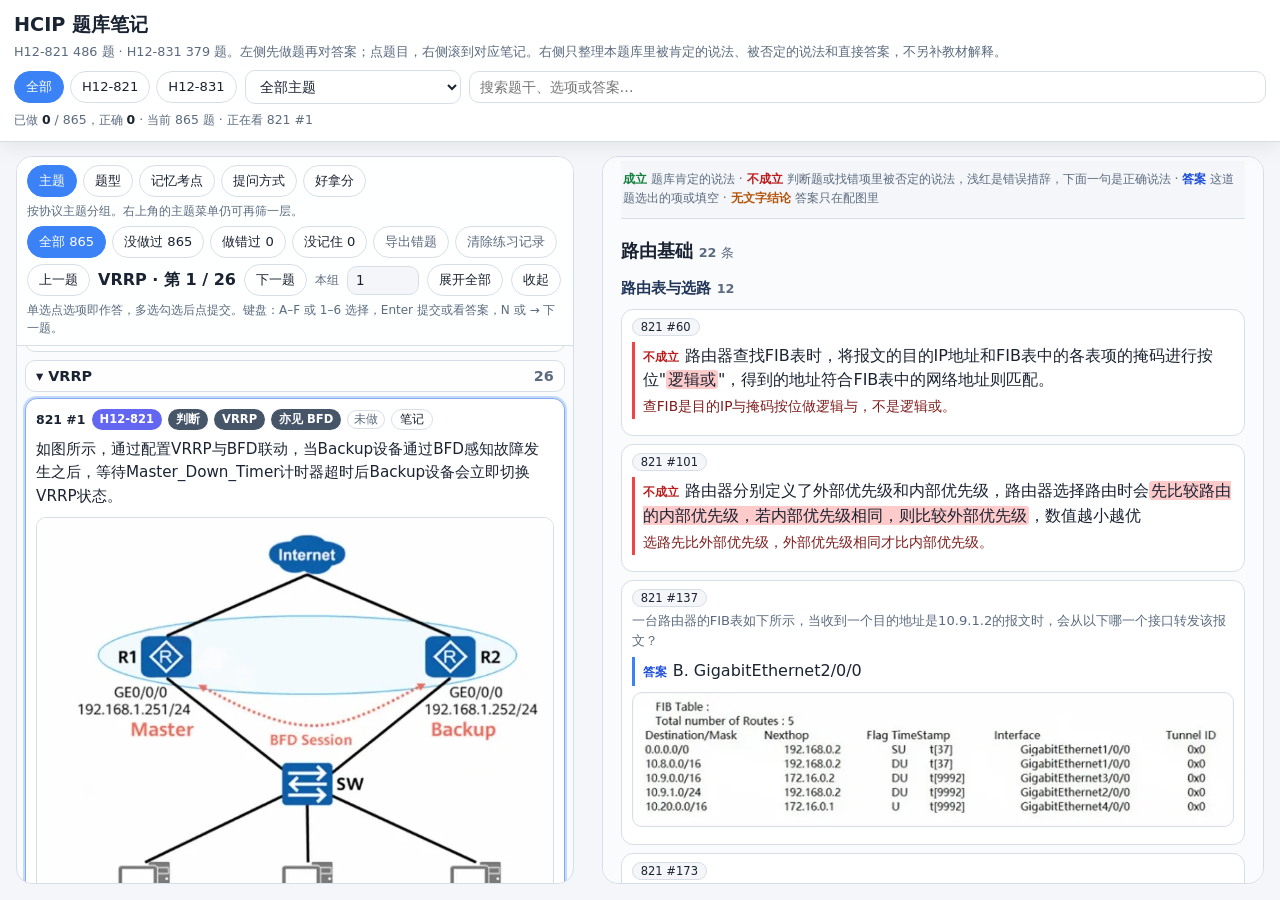
==== index.html @ 01c0181b "Export wrong and unremembered questions as a bare ID list. The copied text is a count line, then 821" ====
<!DOCTYPE html>
<html lang="zh-CN">
<head>
<meta charset="utf-8" />
<meta name="viewport" content="width=device-width, initial-scale=1" />
<meta name="color-scheme" content="dark light" />
<title>HCIP 题库笔记</title>
<style>
:root {
  --bg: #0f1419;
  --bg2: #1a2332;
  --card: #1e2a3a;
  --border: #2d3a4d;
  --text: #e7ecf3;
  --muted: #8b9bb0;
  --accent: #3b82f6;
  --accent2: #22c55e;
  --warn: #f59e0b;
  --bad: #ef4444;
  --badge821: #6366f1;
  --badge831: #06b6d4;
  --shadow: 0 4px 24px rgba(0,0,0,.35);
}
@media (prefers-color-scheme: light) {
  :root {
    --bg: #f4f6f9;
    --bg2: #ffffff;
    --card: #ffffff;
    --border: #d8dee8;
    --text: #1a2332;
    --muted: #5b6b7f;
    --shadow: 0 4px 20px rgba(15,20,25,.08);
  }
}
* { box-sizing: border-box; }
html, body { height: 100%; }
body {
  margin: 0;
  font-family: "Segoe UI", "PingFang SC", "Microsoft YaHei", system-ui, sans-serif;
  background: var(--bg);
  color: var(--text);
  line-height: 1.55;
  display: flex;
  flex-direction: column;
  height: 100vh;
  overflow: hidden;
}
button, input, select { font-family: inherit; color: inherit; }
header {
  flex: none;
  background: color-mix(in srgb, var(--bg2) 92%, transparent);
  border-bottom: 1px solid var(--border);
  padding: 10px 14px 12px;
  box-shadow: var(--shadow);
  z-index: 5;
}
h1 { font-size: 1.2rem; margin: 0 0 2px; font-weight: 700; }
.sub { color: var(--muted); font-size: .8rem; margin: 0 0 8px; }
.toolbar { display: flex; flex-wrap: wrap; gap: 8px; align-items: center; }
.tabs { display: flex; gap: 6px; flex-wrap: wrap; }
.tab, .btn, .mtab {
  appearance: none; border: 1px solid var(--border);
  background: var(--card); color: var(--text);
  padding: 6px 11px; border-radius: 999px; cursor: pointer;
  font-size: .82rem;
}
.tab.active, .mtab.active { background: var(--accent); border-color: var(--accent); color: #fff; }
.tab:focus-visible, .btn:focus-visible, .mtab:focus-visible,
input:focus-visible, select:focus-visible, .q-card:focus-visible, .qref:focus-visible,
button.opt:focus-visible, .q-group-h:focus-visible, .q-open:focus-visible {
  outline: 2px solid var(--accent); outline-offset: 2px;
}
#search, #topic {
  padding: 7px 10px; border-radius: 10px;
  border: 1px solid var(--border); background: var(--card); color: var(--text);
  font-size: .88rem;
}
#search { flex: 1 1 180px; min-width: 140px; }
#topic { max-width: 100%; }
.stats { color: var(--muted); font-size: .78rem; margin-top: 6px; font-variant-numeric: tabular-nums; }
.stats b { color: var(--text); font-weight: 750; }
.mobile-tabs { display: none; gap: 6px; margin-top: 8px; }
.panes {
  flex: 1;
  min-height: 0;
  display: grid;
  grid-template-columns: minmax(320px, 0.96fr) minmax(0, 1.14fr);
  column-gap: 28px;
  padding: 14px 16px 16px;
}
.pane { min-height: 0; }
#q-pane, #n-pane {
  border: 1px solid var(--border);
  border-radius: 16px;
  background: color-mix(in srgb, var(--card) 55%, var(--bg));
}
#q-pane {
  display: flex;
  flex-direction: column;
  overflow: hidden;
}
.q-toolbar {
  flex: none;
  padding: 8px 10px 8px;
  border-bottom: 1px solid var(--border);
  background: color-mix(in srgb, var(--bg2) 90%, transparent);
}
.q-toolbar .row {
  display: flex;
  flex-wrap: wrap;
  gap: 6px;
  align-items: center;
  margin-top: 6px;
}
.dim-tabs { display: flex; gap: 6px; flex-wrap: wrap; }
.dim-hint, .key-hint, .quiz-msg {
  color: var(--muted);
  font-size: .75rem;
  margin: 6px 0 0;
  line-height: 1.45;
}
.quiz-msg { color: var(--warn); min-height: 0; }
.quiz-msg:empty { display: none; }
#q-list {
  flex: 1 1 auto;
  min-height: 0;
  overflow: auto;
  padding: 4px 8px 28px;
}
#n-pane { overflow: auto; padding: 4px 18px 32px; }
.meta {
  display: flex;
  flex-wrap: wrap;
  gap: 6px;
  align-items: center;
  margin-bottom: 6px;
}
.badge {
  font-size: .72rem; font-weight: 650; padding: 2px 8px; border-radius: 999px; color: #fff;
}
.badge.b821 { background: var(--badge821); }
.badge.b831 { background: var(--badge831); }
.badge.type, .badge.topic { background: #475569; }
.stem { margin: 0; white-space: pre-wrap; word-break: break-word; font-size: .95rem; }
.opts { list-style: none; padding: 0; margin: 8px 0 0; display: flex; flex-direction: column; gap: 4px; }
button.opt {
  appearance: none;
  display: flex;
  gap: 8px;
  align-items: flex-start;
  width: 100%;
  text-align: left;
  padding: 7px 10px;
  border-radius: 10px;
  background: color-mix(in srgb, var(--bg) 70%, var(--card));
  border: 1px solid var(--border);
  font-size: .9rem;
  line-height: 1.45;
  cursor: pointer;
}
button.opt:hover:not(:disabled) {
  border-color: color-mix(in srgb, var(--accent) 50%, var(--border));
}
button.opt:disabled { cursor: default; opacity: 1; }
button.opt .key { flex: none; font-weight: 700; color: var(--accent); }
button.opt .ot { flex: 1; min-width: 0; white-space: pre-wrap; word-break: break-word; }
button.opt.picked {
  border-color: var(--accent);
  box-shadow: inset 0 0 0 1px var(--accent);
}
button.opt.yes {
  background: color-mix(in srgb, #22c55e 22%, var(--card));
  border-color: color-mix(in srgb, #22c55e 55%, var(--border));
}
button.opt.no {
  background: color-mix(in srgb, #ef4444 20%, var(--card));
  border-color: color-mix(in srgb, #ef4444 50%, var(--border));
}
button.opt.missed { border-style: dashed; }
.verdict { flex: none; font-size: .75rem; font-weight: 750; }
.verdict.ok { color: #4ade80; }
.verdict.bad { color: #f87171; }
.verdict.pick { color: var(--muted); font-weight: 650; }
.figs { display: flex; flex-direction: column; gap: 8px; margin: 8px 0; }
.figs img, .note-figs img {
  max-width: 100%; height: auto; border-radius: 10px;
  border: 1px solid var(--border); background: #0001;
}
.ans-box {
  margin-top: 8px; padding: 8px 10px; border-radius: 10px;
  background: color-mix(in srgb, #22c55e 12%, transparent);
  border: 1px solid color-mix(in srgb, #22c55e 35%, var(--border));
}
.ans-label { color: var(--muted); font-size: .75rem; }
.ans-text { font-weight: 650; white-space: pre-wrap; word-break: break-word; }
.judge-line { font-weight: 750; font-size: .85rem; margin-top: 8px; }
.judge-line.ok { color: #4ade80; }
.judge-line.bad { color: #f87171; }
.q-actions, .rate {
  display: flex;
  flex-wrap: wrap;
  gap: 6px;
  align-items: center;
  margin-top: 8px;
}
.btn.on-ok { background: var(--accent2); border-color: var(--accent2); color: #fff; }
.btn.on-bad { background: var(--bad); border-color: var(--bad); color: #fff; }
.btn.on-remember { background: var(--accent2); border-color: var(--accent2); color: #fff; }
.btn.on-forgot { background: var(--warn); border-color: var(--warn); color: #1a2332; }
.btn.tiny { padding: 2px 8px; font-size: .72rem; }
.btn.quiet { color: var(--muted); }
.export-modal {
  position: fixed;
  inset: 0;
  z-index: 30;
  padding: 16px;
  background: color-mix(in srgb, #000 48%, transparent);
  align-items: center;
  justify-content: center;
}
.export-modal:not([hidden]) { display: flex; }
.export-card {
  width: min(720px, 100%);
  max-height: min(86vh, 840px);
  display: flex;
  flex-direction: column;
  overflow: hidden;
  background: var(--bg2);
  color: var(--text);
  border: 1px solid var(--border);
  border-radius: 16px;
  box-shadow: var(--shadow);
  padding: 12px 12px 14px;
}
.export-head { display: flex; gap: 8px; align-items: center; flex-wrap: wrap; }
.export-head h2 { margin: 0; font-size: 1rem; flex: 1 1 auto; }
#export-text {
  margin-top: 10px;
  flex: 1 1 auto;
  min-height: 200px;
  width: 100%;
  resize: none;
  overflow: auto;
  border-radius: 10px;
  border: 1px solid var(--border);
  background: var(--bg);
  color: var(--text);
  padding: 10px 12px;
  font: 0.88rem/1.55 "Segoe UI", "PingFang SC", "Microsoft YaHei", sans-serif;
  white-space: pre-wrap;
  word-break: break-word;
}
.pager {
  display: flex;
  flex-wrap: wrap;
  gap: 8px;
  align-items: center;
  margin-top: 6px;
}
.pager .progress { font-variant-numeric: tabular-nums; font-weight: 650; min-width: 7em; }
.jump {
  width: 72px; padding: 6px 8px; border-radius: 10px;
  border: 1px solid var(--border); background: var(--bg); color: var(--text);
}
.btn:disabled { opacity: .45; cursor: not-allowed; }
.hint { color: var(--muted); font-size: .75rem; }
.q-card {
  border: 1px solid var(--border);
  background: var(--card);
  border-radius: 12px;
  padding: 8px 10px 10px;
  margin: 6px 0;
  content-visibility: auto;
  contain-intrinsic-size: auto 168px;
}
.q-card.active {
  content-visibility: visible;
  border-color: color-mix(in srgb, var(--accent) 55%, var(--border));
  box-shadow: 0 0 0 2px color-mix(in srgb, var(--accent) 28%, transparent);
}
.q-card.st-ok { box-shadow: inset 3px 0 0 #22c55e; }
.q-card.st-bad { box-shadow: inset 3px 0 0 #ef4444; }
.q-card.st-seen { box-shadow: inset 3px 0 0 var(--warn); }
.q-card.active.st-ok { box-shadow: inset 3px 0 0 #22c55e, 0 0 0 2px color-mix(in srgb, var(--accent) 28%, transparent); }
.q-card.active.st-bad { box-shadow: inset 3px 0 0 #ef4444, 0 0 0 2px color-mix(in srgb, var(--accent) 28%, transparent); }
.q-card.active.st-seen { box-shadow: inset 3px 0 0 var(--warn), 0 0 0 2px color-mix(in srgb, var(--accent) 28%, transparent); }
.q-open {
  appearance: none; border: 0; background: transparent; padding: 0;
  cursor: pointer; color: inherit; font: inherit;
}
.q-open:hover .q-no { color: var(--accent); }
.q-no { font-variant-numeric: tabular-nums; font-weight: 700; font-size: .78rem; }
.status {
  font-size: .72rem;
  color: var(--muted);
  border: 1px solid var(--border);
  border-radius: 999px;
  padding: 0 6px;
}
.status.ok { color: #4ade80; border-color: color-mix(in srgb, #22c55e 55%, var(--border)); }
.status.bad { color: #f87171; border-color: color-mix(in srgb, #ef4444 55%, var(--border)); }
.status.seen { color: var(--warn); border-color: color-mix(in srgb, var(--warn) 55%, var(--border)); }
.q-group-h {
  display: flex;
  width: 100%;
  justify-content: space-between;
  align-items: center;
  gap: 8px;
  position: sticky;
  top: 0;
  z-index: 2;
  background: color-mix(in srgb, var(--bg2) 94%, var(--bg));
  border: 1px solid var(--border);
  border-radius: 10px;
  padding: 7px 10px;
  margin: 8px 0 4px;
  cursor: pointer;
  font-weight: 750;
  text-align: left;
  font-size: .9rem;
}
.q-group-h .g-main { min-width: 0; }
.q-group-h .g-count {
  color: var(--muted);
  font-weight: 650;
  font-variant-numeric: tabular-nums;
  flex: none;
}
.legend {
  position: sticky; top: 0; z-index: 2;
  background: color-mix(in srgb, var(--bg) 92%, transparent);
  backdrop-filter: blur(8px);
  padding: 8px 2px 10px;
  color: var(--muted); font-size: .78rem;
  border-bottom: 1px solid var(--border);
}
.legend b { font-weight: 750; }
.legend .yes { color: #4ade80; }
.legend .no { color: #f87171; }
.legend .answer { color: #93c5fd; }
.legend .gap { color: #fbbf24; }
@media (prefers-color-scheme: light) {
  .legend .yes { color: #15803d; }
  .legend .no { color: #b91c1c; }
  .legend .answer { color: #1d4ed8; }
  .legend .gap { color: #b45309; }
}
.topic-block { margin: 18px 0 8px; }
.topic-block h2 { font-size: 1.15rem; margin: 0 0 4px; }
.topic-block h2 span, .sec-block h3 span { color: var(--muted); font-weight: 550; font-size: .8rem; margin-left: 6px; }
.sec-block { margin: 12px 0; }
.sec-block h3 { font-size: .95rem; margin: 0 0 8px; color: color-mix(in srgb, var(--text) 80%, var(--accent)); }
.note {
  border: 1px solid var(--border);
  background: var(--card);
  border-radius: 12px;
  padding: 8px 10px 10px;
  margin: 8px 0;
  cursor: pointer;
}
.note.hit {
  border-color: var(--accent);
  box-shadow: 0 0 0 2px color-mix(in srgb, var(--accent) 40%, transparent);
}
.refs { display: flex; flex-wrap: wrap; gap: 4px; margin-bottom: 4px; }
.qref {
  appearance: none; border: 1px solid var(--border); background: var(--bg);
  border-radius: 999px; padding: 1px 8px; cursor: pointer; font-size: .72rem;
  font-variant-numeric: tabular-nums;
}
.qref.here { background: var(--accent); border-color: var(--accent); color: #fff; }
.lead {
  margin: 0 0 6px; color: var(--muted); font-size: .82rem;
  display: -webkit-box; -webkit-line-clamp: 3; -webkit-box-orient: vertical;
  overflow: hidden; cursor: pointer; white-space: pre-wrap; word-break: break-word;
}
.lead.open, .note.hit .lead { display: block; -webkit-line-clamp: unset; }
.line { margin: 6px 0; padding: 2px 0 2px 8px; border-left: 3px solid var(--border); white-space: pre-wrap; word-break: break-word; }
.line.yes { border-color: #22c55e; }
.line.no { border-color: #ef4444; }
.line.answer { border-color: #3b82f6; }
.line.gap { border-color: #f59e0b; }
.line .tag { font-size: .72rem; font-weight: 750; margin-right: 6px; }
.line.yes .tag { color: #4ade80; }
.line.no .tag { color: #f87171; }
.line.answer .tag { color: #93c5fd; }
.line.gap .tag { color: #fbbf24; }
mark.bad-bit {
  background: color-mix(in srgb, #f87171 34%, transparent);
  color: inherit;
  padding: 0 2px;
  border-radius: 3px;
}
.line .fix {
  margin: 4px 0 0;
  font-size: .86rem;
  line-height: 1.45;
  color: color-mix(in srgb, var(--text) 86%, #f87171);
}
@media (prefers-color-scheme: light) {
  mark.bad-bit { background: #fecaca; }
  .line .fix { color: #7f1d1d; }
  .line.yes .tag { color: #15803d; }
  .line.no .tag { color: #b91c1c; }
  .line.answer .tag { color: #1d4ed8; }
  .line.gap .tag { color: #b45309; }
  button.opt.yes { background: color-mix(in srgb, #86efac 45%, #fff); }
  button.opt.no { background: color-mix(in srgb, #fecaca 55%, #fff); }
  .verdict.ok, .judge-line.ok, .status.ok { color: #15803d; }
  .verdict.bad, .judge-line.bad, .status.bad { color: #b91c1c; }
  .status.seen { color: #b45309; }
}
.empty { color: var(--muted); text-align: center; padding: 28px 10px; }
footer.note-end { color: var(--muted); font-size: .75rem; text-align: center; margin-top: 18px; }
@media (max-width: 900px) {
  body { height: auto; overflow: auto; }
  .mobile-tabs { display: flex; }
  .panes { display: block; column-gap: 0; padding: 0; }
  #q-pane, #n-pane { border: 0; border-radius: 0; }
  #q-pane { overflow: visible; height: auto; }
  #q-list { overflow: visible; max-height: none; flex: none; }
  #n-pane { overflow: visible; }
  body.mode-q #n-pane { display: none; }
  body.mode-n #q-pane { display: none; }
  .q-group-h { top: 0; }
}
</style>
</head>
<body class="mode-q">
<header>
  <h1>HCIP 题库笔记</h1>
  <p class="sub">H12-821 486 题 · H12-831 379 题。左侧先做题再对答案；点题目，右侧滚到对应笔记。右侧只整理本题库里被肯定的说法、被否定的说法和直接答案，不另补教材解释。</p>
  <div class="toolbar">
    <div class="tabs" role="tablist" id="banks" aria-label="题库">
      <button type="button" class="tab active" data-bank="all">全部</button>
      <button type="button" class="tab" data-bank="H12-821">H12-821</button>
      <button type="button" class="tab" data-bank="H12-831">H12-831</button>
    </div>
    <select id="topic" aria-label="按主题筛选"></select>
    <input id="search" type="search" placeholder="搜索题干、选项或答案…" autocomplete="off" />
  </div>
  <div class="stats" id="count" aria-live="polite"></div>
  <div class="mobile-tabs" role="tablist">
    <button type="button" class="mtab active" data-mode="q">题目</button>
    <button type="button" class="mtab" data-mode="n">笔记</button>
  </div>
</header>
<div class="panes">
  <section class="pane" id="q-pane" aria-label="题目">
    <div class="q-toolbar">
      <div class="dim-tabs" id="dims" role="tablist" aria-label="分组维度">
        <button type="button" class="tab active" data-dim="topic" role="tab">主题</button>
        <button type="button" class="tab" data-dim="qtype" role="tab">题型</button>
        <button type="button" class="tab" data-dim="memory" role="tab" title="记忆型基础考点">记忆考点</button>
        <button type="button" class="tab" data-dim="style" role="tab">提问方式</button>
        <button type="button" class="tab" data-dim="ease" role="tab" title="好拿分程度">好拿分</button>
      </div>
      <p class="dim-hint" id="dim-hint"></p>
      <div class="row">
        <div class="tabs" id="practice" role="tablist" aria-label="练习筛选">
          <button type="button" class="tab active" data-practice="all">全部</button>
          <button type="button" class="tab" data-practice="new">没做过</button>
          <button type="button" class="tab" data-practice="wrong">做错过</button>
          <button type="button" class="tab" data-practice="forgot">没记住</button>
        </div>
        <button type="button" class="btn quiet" id="export-quiz">导出错题</button>
        <button type="button" class="btn quiet" id="reset-quiz">清除练习记录</button>
      </div>
      <div class="pager">
        <button type="button" class="btn" id="prev">上一题</button>
        <div class="progress" id="pos">第 0 / 0 题</div>
        <button type="button" class="btn" id="next">下一题</button>
        <label class="hint" for="jump">本组</label>
        <input class="jump" id="jump" type="number" min="1" inputmode="numeric" />
        <button type="button" class="btn" id="expand-all">展开全部</button>
        <button type="button" class="btn" id="collapse-all">收起</button>
      </div>
      <p class="key-hint">单选点选项即作答，多选勾选后点提交。键盘：A–F 或 1–6 选择，Enter 提交或看答案，N 或 → 下一题。</p>
      <p class="quiz-msg" id="quiz-msg" role="status"></p>
    </div>
    <div id="q-list"></div>
  </section>
  <section class="pane" id="n-pane" aria-label="笔记"></section>
</div>
<div id="export-modal" class="export-modal" hidden>
  <div class="export-card" role="dialog" aria-modal="true" aria-labelledby="export-title">
    <div class="export-head">
      <h2 id="export-title">错题导出</h2>
      <button type="button" class="btn" id="export-copy">复制</button>
      <button type="button" class="btn" id="export-close">关闭</button>
    </div>
    <textarea id="export-text" readonly aria-label="错题纯文本"></textarea>
  </div>
</div>
<script src="notes-data.js"></script>
<script>
(function () {
  var DATA = window.STUDY_DATA;
  var listEl = document.getElementById("q-list");
  var notesEl = document.getElementById("n-pane");
  var countEl = document.getElementById("count");
  var hintEl = document.getElementById("dim-hint");
  var quizMsg = document.getElementById("quiz-msg");
  var posEl = document.getElementById("pos");
  var prevBtn = document.getElementById("prev");
  var nextBtn = document.getElementById("next");
  var jumpEl = document.getElementById("jump");
  if (!DATA || !DATA.questions) {
    listEl.textContent = "题库数据没有加载。";
    return;
  }

  var QUIZ_KEY = "hcip-quiz-v1";
  var UI_KEY = "hcip-notes-ui";
  var SHORT_STEM = 60;
  var LONG_STEM = 120;
  var TYPE_SHORT = { "单选题": "单选", "多选题": "多选", "填空题": "填空", "简答题": "简答", "判断题": "判断" };
  var LINE_TAG = { yes: "成立", no: "不成立", answer: "答案", gap: "无文字结论" };
  var DIMS = ["topic", "qtype", "memory", "style", "ease"];
  var PRACTICES = ["all", "new", "wrong", "forgot"];
  var TYPE_ORDER = ["tf", "single", "multi", "blank", "short"];
  var STYLE_ORDER = ["judge", "wrong", "calc", "concept"];
  var EASE_ORDER = ["gift", "mid", "hard"];
  var EASE_HINT = "送分题：题干不超过 " + SHORT_STEM + " 字，并且是判断题或单一数值答案，而且没有配图。需要理解：多选题、带配图，或题干不少于 " + LONG_STEM + " 字。其余为一般。";
  var DIM_HINT = {
    topic: "按协议主题分组。右上角的主题菜单仍可再筛一层。",
    qtype: "判断题是选项恰好为「正确 / 错误」的单选题，单独成组，不并进单选题。",
    memory: "记忆型基础考点：题干命中参数触发词才归入对应桶（端口号、定时器、报文过期时间、开销值、参考值、优先级、超时/秒、缺省值等）。多个同时命中时取更具体的一项；数量、长度、最大、最小还需题干在问具体数值。未命中的归入「其他题目」，并固定排在最后。其余桶按题量从多到少。",
    style: "正误判断型：选项为正确/错误。找错项型：题干含「错误的是」「不正确的是」「错误的有」或「描述错误」。数值计算型：在问具体数值，或选项基本是数字，或填空答案是数字。其余为概念理解型。每题只进一个桶。",
    ease: EASE_HINT
  };
  /* 记忆型触发词，先匹配到的优先。strong 只要题干出现就算；否则还要在问数值。 */
  var MEMORY_RULES = [
    { id: "port", label: "端口号", re: /端口号|目的端口|源端口/, strong: true },
    { id: "timer", label: "定时器", re: /定时器|计时器/, strong: true },
    { id: "expire", label: "报文过期时间", re: /过期时间|老化时间|报文老化|LSAge|MaxAge/i, strong: true },
    { id: "ref", label: "参考值", re: /参考值|参考带宽/, strong: true },
    { id: "cost", label: "开销值", re: /开销|\bcost\b/i, strong: true },
    { id: "prio", label: "优先级", re: /优先级/, strong: true },
    { id: "time", label: "超时/秒", re: /超时|秒|毫秒|Deadtime|Holdtime/i, strong: true },
    { id: "len", label: "长度/位数", re: /长度|位数|多少位|比特|字节/, strong: false },
    { id: "count", label: "数量/条数", re: /数量|条数|多少个|多少条/, strong: false },
    { id: "max", label: "最大值", re: /最大/, strong: false },
    { id: "min", label: "最小值", re: /最小/, strong: false },
    { id: "def", label: "缺省值", re: /缺省|默认/, strong: true }
  ];

  DATA.questions.forEach(function (q) {
    q.options = q.options || [];
    q.answerKeys = q.answerKeys || [];
    q.images = q.images || [];
    q.answerImages = q.answerImages || [];
    q.tags = q.tags || [];
    q.stem = q.stem || "";
  });

  var topicTitle = Object.fromEntries(DATA.topics.map(function (t) { return [t.id, t.title]; }));
  var byId = new Map(DATA.questions.map(function (q) { return [q.id, q]; }));
  var topicSel = document.getElementById("topic");
  var searchEl = document.getElementById("search");

  var bank = "all";
  var topic = "all";
  var query = "";
  var dim = "topic";
  var practice = "all";
  var selected = DATA.questions[0].id;
  var view = DATA.questions.slice();
  var openGroups = new Set();
  var draft = new Map();
  var quiz = loadQuiz();
  var flashTimer = 0;

  function esc(s) {
    return String(s == null ? "" : s).replace(/[&<>"']/g, function (c) {
      return { "&": "&amp;", "<": "&lt;", ">": "&gt;", '"': "&quot;", "'": "&#39;" }[c];
    });
  }
  function isTf(q) {
    if (!q.options || q.options.length !== 2) return false;
    return q.options.every(function (o) {
      return o.t === "正确" || o.t === "错误" || o.t === "对" || o.t === "错";
    });
  }
  function isPlainNumber(t) {
    var x = String(t || "").trim();
    if (!x || x.length > 16) return false;
    if (/^\d{1,3}(\.\d{1,3}){3}/.test(x)) return false;
    return /^[\d]+(\.\d+)?(\s*(秒|毫秒|ms|s|mbit\/s|跳|条|个|位|字节|分钟|倍))?$/i.test(x);
  }
  function isSingleNumericAnswer(q) {
    if (isTf(q) || q.type === "多选题") return false;
    if (q.answerKeys.length === 1 && q.options.length) {
      var opt = q.options.find(function (o) { return o.k === q.answerKeys[0]; });
      if (opt && isPlainNumber(opt.t)) return true;
    }
    if (!q.options.length && /^\s*\d+(\.\d+)?\s*$/.test(q.answerText || "")) return true;
    return false;
  }
  function asksValue(q) {
    if (/多少|哪一数值|哪一时长|是多少|为多少|均为\s*\d+|为\s*\d+|是\s*\d+/.test(q.stem)) return true;
    var plain = q.options.filter(function (o) { return isPlainNumber(o.t); }).length;
    if (q.options.length >= 3 && plain >= Math.ceil(q.options.length * 0.75)) return true;
    if (!q.options.length && /^\s*\d+(\.\d+)?(\s*\|\s*\d+(\.\d+)?)*\s*$/.test(q.answerText || "")) return true;
    return false;
  }
  function typeBucket(q) {
    if (isTf(q)) return { id: "tf", label: "判断题" };
    if (q.type === "单选题") return { id: "single", label: "单选题" };
    if (q.type === "多选题") return { id: "multi", label: "多选题" };
    if (q.type === "填空题") return { id: "blank", label: "填空题" };
    if (q.type === "简答题") return { id: "short", label: "简答题" };
    return { id: "type-" + (q.type || "other"), label: q.type || "其他题型" };
  }
  function memoryBucket(q) {
    for (var i = 0; i < MEMORY_RULES.length; i++) {
      var rule = MEMORY_RULES[i];
      if (!rule.re.test(q.stem)) continue;
      if (rule.strong || asksValue(q)) return { id: rule.id, label: rule.label };
    }
    return { id: "mem-other", label: "其他题目" };
  }
  function styleBucket(q) {
    if (isTf(q)) return { id: "judge", label: "正误判断型" };
    if (/错误的是|不正确的是|错误的有|不正确的有|描述错误|错误是哪/.test(q.stem)) {
      return { id: "wrong", label: "找错项型" };
    }
    var asks = /多少秒|多少毫秒|多少个|多少条|多少位|哪一数值|哪一时长|是多少|为多少|等于多少|开销值为|开销值是|计算结果|计算方式/.test(q.stem);
    var calcWord = /计算/.test(q.stem) && !/计算机/.test(q.stem) && /如图|开销|结果|等于|数值|\bcost\b/i.test(q.stem);
    var plain = q.options.filter(function (o) { return isPlainNumber(o.t); }).length;
    var numericOpts = q.options.length >= 3 && plain >= Math.ceil(q.options.length * 0.75);
    var fillNum = !q.options.length && /^\s*\d+(\.\d+)?(\s*\|\s*\d+(\.\d+)?)*\s*$/.test(q.answerText || "");
    if (asks || calcWord || numericOpts || fillNum) return { id: "calc", label: "数值计算型" };
    return { id: "concept", label: "概念理解型" };
  }
  function easeBucket(q) {
    var hasImage = q.images.length > 0 || q.answerImages.length > 0;
    if (q.type === "多选题" || hasImage || q.stem.length >= LONG_STEM) return { id: "hard", label: "需要理解" };
    if (q.stem.length <= SHORT_STEM && !hasImage && (isTf(q) || isSingleNumericAnswer(q))) {
      return { id: "gift", label: "送分题" };
    }
    return { id: "mid", label: "一般" };
  }
  function bucketOf(q) {
    if (dim === "topic") return { id: q.topic || "other", label: topicTitle[q.topic] || q.topic || "其他" };
    if (dim === "qtype") return typeBucket(q);
    if (dim === "memory") return memoryBucket(q);
    if (dim === "style") return styleBucket(q);
    return easeBucket(q);
  }
  function orderIndex(order, id) {
    var i = order.indexOf(id);
    return i < 0 ? 1000 : i;
  }
  function emptyQuiz() {
    return { v: 1, items: {} };
  }
  function sanitizeItem(it) {
    if (!it || typeof it !== "object" || Array.isArray(it)) return null;
    return {
      answered: !!it.answered,
      correct: it.correct === true ? true : it.correct === false ? false : null,
      picks: Array.isArray(it.picks) ? it.picks.filter(function (k) { return typeof k === "string"; }) : [],
      selfRating: it.selfRating === "remember" || it.selfRating === "forgot" ? it.selfRating : null,
      lastSeen: typeof it.lastSeen === "number" ? it.lastSeen : 0
    };
  }
  function loadQuiz() {
    var raw;
    try { raw = localStorage.getItem(QUIZ_KEY); } catch (e) { return emptyQuiz(); }
    if (!raw) return emptyQuiz();
    var data;
    try { data = JSON.parse(raw); } catch (e) { return emptyQuiz(); }
    if (!data || typeof data !== "object" || Array.isArray(data)) return emptyQuiz();
    if (data.v !== 1 || !data.items || typeof data.items !== "object" || Array.isArray(data.items)) return emptyQuiz();
    var items = {};
    Object.keys(data.items).forEach(function (id) {
      var clean = sanitizeItem(data.items[id]);
      if (clean) items[id] = clean;
    });
    return { v: 1, items: items };
  }
  function saveQuiz() {
    try { localStorage.setItem(QUIZ_KEY, JSON.stringify(quiz)); } catch (e) {}
  }
  function recOf(id) {
    if (!quiz.items[id]) {
      quiz.items[id] = { answered: false, correct: null, picks: [], selfRating: null, lastSeen: 0 };
    }
    return quiz.items[id];
  }
  function isLocked(q) {
    var r = quiz.items[q.id];
    return !!(q.options.length && r && r.answered);
  }
  function inScope(q) {
    if (bank !== "all" && q.bank !== bank) return false;
    if (topic !== "all" && q.topic !== topic) return false;
    if (!query) return true;
    var blob = (q.stem + " " + q.options.map(function (o) { return o.k + " " + o.t; }).join(" ") + " " + (q.answerText || "")).toLowerCase();
    return blob.indexOf(query) >= 0;
  }
  function practiceMatch(q) {
    var r = quiz.items[q.id];
    if (practice === "new") return !(r && r.answered);
    if (practice === "wrong") return !!(r && r.answered && r.correct === false);
    if (practice === "forgot") return !!(r && r.selfRating === "forgot");
    return true;
  }
  function applyView() {
    view = DATA.questions.filter(function (q) { return inScope(q) && practiceMatch(q); });
  }
  function buildGroups() {
    var map = new Map();
    view.forEach(function (q) {
      var b = bucketOf(q);
      if (!map.has(b.id)) map.set(b.id, { id: b.id, label: b.label, items: [] });
      map.get(b.id).items.push(q);
    });
    var groups = Array.from(map.values());
    groups.sort(function (a, b) {
      if (dim === "memory") {
        if (a.id === "mem-other") return 1;
        if (b.id === "mem-other") return -1;
        if (b.items.length !== a.items.length) return b.items.length - a.items.length;
        return a.label.localeCompare(b.label, "zh");
      }
      var order = dim === "topic"
        ? DATA.topics.map(function (t) { return t.id; })
        : dim === "qtype" ? TYPE_ORDER : dim === "style" ? STYLE_ORDER : EASE_ORDER;
      var d = orderIndex(order, a.id) - orderIndex(order, b.id);
      if (d) return d;
      return a.label.localeCompare(b.label, "zh");
    });
    return groups;
  }
  function flatItems() {
    var out = [];
    buildGroups().forEach(function (g) { g.items.forEach(function (q) { out.push(q); }); });
    return out;
  }
  function locateSelected() {
    var groups = buildGroups();
    for (var i = 0; i < groups.length; i++) {
      var j = groups[i].items.findIndex(function (item) { return item.id === selected; });
      if (j >= 0) return { group: groups[i], index: j };
    }
    return { group: null, index: -1 };
  }
  function autoOpen() {
    openGroups = new Set();
    var groups = buildGroups();
    if (!groups.length) return;
    if (view.length <= 80) {
      groups.forEach(function (g) { openGroups.add(g.id); });
      return;
    }
    var q = byId.get(selected);
    if (q && view.some(function (item) { return item.id === q.id; })) {
      openGroups.add(bucketOf(q).id);
      return;
    }
    openGroups.add(groups[0].id);
  }
  function bankCode(q) { return q.bank === "H12-831" ? "831" : "821"; }
  function label(q) { return bankCode(q) + " #" + q.n; }
  function typeName(q) {
    if (isTf(q)) return "判断";
    return TYPE_SHORT[q.type] || q.type || "题目";
  }
  function exportWanted(r) {
    if (!r) return false;
    return (r.answered && r.correct === false) || r.selfRating === "forgot";
  }
  function buildExportText() {
    var list = [];
    DATA.questions.forEach(function (q) {
      if (exportWanted(quiz.items[q.id])) list.push(q);
    });
    if (!list.length) return "";
    list.sort(function (a, b) {
      var bankOrder = (bankCode(a) === "831" ? 1 : 0) - (bankCode(b) === "831" ? 1 : 0);
      if (bankOrder) return bankOrder;
      return a.n - b.n;
    });
    var lines = ["错题 " + list.length + " 题"];
    list.forEach(function (q) { lines.push(label(q)); });
    return lines.join("\n") + "\n";
  }
  function closeExport() {
    var modal = document.getElementById("export-modal");
    modal.hidden = true;
    var copyBtn = document.getElementById("export-copy");
    copyBtn.textContent = "复制";
  }
  function openExport() {
    var text = buildExportText();
    var msg = document.getElementById("quiz-msg");
    if (!text) {
      closeExport();
      flash("还没有答错或没记住的题目。");
      return;
    }
    if (msg) msg.textContent = "";
    var box = document.getElementById("export-text");
    var modal = document.getElementById("export-modal");
    box.value = text;
    document.getElementById("export-copy").textContent = "复制";
    modal.hidden = false;
    box.focus();
    box.select();
  }
  function copyExport() {
    var box = document.getElementById("export-text");
    var copyBtn = document.getElementById("export-copy");
    var text = box.value;
    function finish(ok) {
      copyBtn.textContent = ok ? "已复制" : "请手动全选复制";
      if (!ok) {
        box.focus();
        box.select();
      }
    }
    function fallback() {
      box.focus();
      box.select();
      var ok = false;
      try { ok = document.execCommand("copy"); } catch (e) { ok = false; }
      finish(!!ok);
    }
    if (navigator.clipboard && navigator.clipboard.writeText) {
      navigator.clipboard.writeText(text).then(function () { finish(true); }).catch(fallback);
      return;
    }
    fallback();
  }
  function markFalse(text, hi) {
    var t = String(text == null ? "" : text);
    if (!hi || t.indexOf(hi) < 0) return esc(t);
    var out = "";
    var from = 0;
    var at = t.indexOf(hi, from);
    while (at >= 0) {
      out += esc(t.slice(from, at)) + '<mark class="bad-bit">' + esc(hi) + "</mark>";
      from = at + hi.length;
      at = t.indexOf(hi, from);
    }
    return out + esc(t.slice(from));
  }
  function figsHtml(paths, eager) {
    if (!paths || !paths.length) return "";
    return '<div class="figs">' + paths.map(function (src) {
      return '<img src="' + esc(src) + '" alt="题目配图" ' + (eager ? "" : 'loading="lazy" ') + 'referrerpolicy="no-referrer" />';
    }).join("") + "</div>";
  }
  function statusOf(r) {
    if (!r || !r.answered) return { cls: "", text: "未做" };
    var extra = r.selfRating === "forgot" ? " · 没记住" : r.selfRating === "remember" ? " · 记住了" : "";
    if (r.correct === true) return { cls: "ok", text: "正确" + extra };
    if (r.correct === false) return { cls: "bad", text: "错误" + extra };
    return { cls: "seen", text: "已看答案" + extra };
  }
  function cardHtml(q) {
    var r = quiz.items[q.id] || null;
    var revealed = !!(r && r.answered);
    var picks = revealed ? (r.picks || []) : (draft.get(q.id) || []);
    var st = statusOf(r);
    var active = q.id === selected ? " active" : "";
    var html = '<article class="q-card' + active + (st.cls ? " st-" + st.cls : "") + '" data-id="' + esc(q.id) + '" id="qcard-' + esc(q.id) + '">';
    html += '<div class="meta">';
    html += '<button type="button" class="q-open" data-act="open"><span class="q-no">' + esc(label(q)) + "</span></button>";
    html += '<span class="badge ' + (q.bank === "H12-831" ? "b831" : "b821") + '">' + esc(q.bank) + "</span>";
    html += '<span class="badge type">' + esc(typeName(q)) + "</span>";
    html += '<span class="badge topic">' + esc(topicTitle[q.topic] || q.topic || "") + "</span>";
    (q.tags || []).forEach(function (t) {
      if (t !== q.topic) html += '<span class="badge type">亦见 ' + esc(topicTitle[t] || t) + "</span>";
    });
    html += '<span class="status ' + esc(st.cls) + '">' + esc(st.text) + "</span>";
    html += '<button type="button" class="btn tiny" data-act="note">笔记</button>';
    html += "</div>";
    html += '<p class="stem">' + esc(q.stem) + "</p>";
    html += figsHtml(q.images, q.id === selected);
    if (q.options.length) {
      var multi = q.type === "多选题";
      html += '<div class="opts">';
      q.options.forEach(function (o) {
        var chosen = picks.indexOf(o.k) >= 0;
        var correct = q.answerKeys.indexOf(o.k) >= 0;
        var cls = "opt";
        var verdict = "";
        var vcls = "";
        if (!revealed && chosen) {
          cls += " picked";
          verdict = "已选";
          vcls = "pick";
        } else if (revealed && chosen && correct) {
          cls += " yes";
          verdict = "对";
          vcls = "ok";
        } else if (revealed && chosen && !correct) {
          cls += " no";
          verdict = "错";
          vcls = "bad";
        } else if (revealed && correct) {
          cls += " yes missed";
          verdict = "正确";
          vcls = "ok";
        }
        html += '<button type="button" class="' + cls + '" data-act="opt" data-key="' + esc(o.k) + '"' + (revealed ? " disabled" : "") + ">";
        html += '<span class="key">' + esc(o.k) + ".</span>";
        html += '<span class="ot">' + esc(o.t) + "</span>";
        if (verdict) html += '<span class="verdict ' + vcls + '">' + verdict + "</span>";
        html += "</button>";
      });
      html += "</div>";
      if (!revealed) {
        var showSubmit = multi || picks.length > 0;
        if (showSubmit) {
          html += '<div class="q-actions">';
          html += '<button type="button" class="btn" data-act="submit"' + (picks.length ? "" : " disabled") + ">提交</button>";
          if (multi) html += '<span class="hint">多选，可改选，提交后对答案</span>';
          else html += '<span class="hint">按 Enter 提交</span>';
          html += "</div>";
        }
      }
    } else if (!revealed) {
      html += '<div class="q-actions"><button type="button" class="btn" data-act="reveal">看答案</button>';
      html += '<span class="hint">填空和简答先自己写，再对照</span></div>';
    }
    if (revealed) {
      if (q.options.length && (r.correct === true || r.correct === false)) {
        html += '<div class="judge-line ' + (r.correct ? "ok" : "bad") + '">' + (r.correct ? "回答正确" : "回答错误") + "</div>";
      }
      html += '<div class="ans-box"><div class="ans-label">题库答案</div><div class="ans-text">' + esc(q.answerText || "（无文字答案）") + "</div></div>";
      if (q.answerImages.length) {
        html += '<div class="ans-label">答案配图</div>' + figsHtml(q.answerImages, true);
      }
      if (!q.options.length) {
        html += '<div class="rate"><span class="hint">这题做对了吗</span>';
        html += '<button type="button" class="btn' + (r.correct === true ? " on-ok" : "") + '" data-act="grade" data-ok="1">做对了</button>';
        html += '<button type="button" class="btn' + (r.correct === false ? " on-bad" : "") + '" data-act="grade" data-ok="0">做错了</button>';
        html += "</div>";
      }
      html += '<div class="rate"><span class="hint">自我评估</span>';
      html += '<button type="button" class="btn' + (r.selfRating === "remember" ? " on-remember" : "") + '" data-act="rate" data-rate="remember" aria-pressed="' + (r.selfRating === "remember" ? "true" : "false") + '">记住了</button>';
      html += '<button type="button" class="btn' + (r.selfRating === "forgot" ? " on-forgot" : "") + '" data-act="rate" data-rate="forgot" aria-pressed="' + (r.selfRating === "forgot" ? "true" : "false") + '">没记住</button>';
      html += "</div>";
    }
    html += "</article>";
    return html;
  }
  function renderList() {
    var top = listEl.scrollTop;
    if (!view.length) {
      listEl.innerHTML = '<div class="empty">没有匹配的题目</div>';
      listEl.dataset.total = "0";
      return;
    }
    var groups = buildGroups();
    var html = groups.map(function (g) {
      var open = openGroups.has(g.id);
      var body = open ? g.items.map(cardHtml).join("") : "";
      return '<section class="q-group" data-gid="' + esc(g.id) + '">' +
        '<button type="button" class="q-group-h" data-gid="' + esc(g.id) + '" aria-expanded="' + (open ? "true" : "false") + '">' +
        '<span class="g-main">' + (open ? "▾ " : "▸ ") + esc(g.label) + "</span>" +
        '<span class="g-count" data-count="' + g.items.length + '">' + g.items.length + "</span>" +
        "</button>" + body + "</section>";
    }).join("");
    listEl.innerHTML = html;
    listEl.dataset.total = String(view.length);
    listEl.scrollTop = top;
  }
  function findCard(id) {
    var nodes = listEl.querySelectorAll(".q-card");
    for (var i = 0; i < nodes.length; i++) {
      if (nodes[i].dataset.id === id) return nodes[i];
    }
    return null;
  }
  function paintCard(id) {
    var el = findCard(id);
    var q = byId.get(id);
    if (!el || !q) return;
    var tmp = document.createElement("div");
    tmp.innerHTML = cardHtml(q);
    el.replaceWith(tmp.firstElementChild);
  }
  function renderNotes() {
    var ids = new Set(view.map(function (q) { return q.id; }));
    var html = '<div class="legend"><b class="yes">成立</b> 题库肯定的说法 · <b class="no">不成立</b> 判断题或找错项里被否定的说法，浅红是错误措辞，下面一句是正确说法 · <b class="answer">答案</b> 这道题选出的项或填空 · <b class="gap">无文字结论</b> 答案只在配图里</div>';
    var any = false;
    DATA.notes.forEach(function (topicBlock) {
      var sections = [];
      (topicBlock.sections || []).forEach(function (sec) {
        var items = (sec.items || []).filter(function (it) {
          return (it.qids || []).some(function (id) { return ids.has(id); });
        });
        if (items.length) sections.push({ sec: sec, items: items });
      });
      if (!sections.length) return;
      any = true;
      var shown = sections.reduce(function (n, s) { return n + s.items.length; }, 0);
      html += '<article class="topic-block" id="topic-' + esc(topicBlock.id) + '">';
      html += "<h2>" + esc(topicBlock.title) + "<span>" + shown + " 条</span></h2>";
      sections.forEach(function (wrap) {
        html += '<section class="sec-block"><h3>' + esc(wrap.sec.title) + "<span>" + wrap.items.length + "</span></h3>";
        wrap.items.forEach(function (it) {
          var qids = (it.qids || []).filter(function (id) { return ids.has(id); });
          html += '<article class="note" data-qids="' + esc(qids.join(",")) + '" id="note-' + esc(qids[0]) + '">';
          html += '<div class="refs">';
          qids.forEach(function (id) {
            var q = byId.get(id);
            html += '<button type="button" class="qref" data-qid="' + esc(id) + '">' + esc(q ? label(q) : id) + "</button>";
          });
          html += "</div>";
          if (it.lead) html += '<p class="lead">' + esc(it.lead) + "</p>";
          (it.lines || []).forEach(function (line) {
            var p = line.p || "answer";
            html += '<div class="line ' + esc(p) + '"><span class="tag">' + esc(LINE_TAG[p] || "笔记") + "</span>" + markFalse(line.t, p === "no" ? line.hi : "");
            if (p === "no" && line.fix) html += '<p class="fix">' + esc(line.fix) + "</p>";
            html += "</div>";
          });
          if (it.images && it.images.length) {
            html += '<div class="note-figs">' + it.images.map(function (src) {
              return '<img src="' + esc(src) + '" alt="题目配图" loading="lazy" referrerpolicy="no-referrer" />';
            }).join("") + "</div>";
          }
          html += "</article>";
        });
        html += "</section>";
      });
      html += "</article>";
    });
    if (!any) html += '<div class="empty">当前筛选下没有笔记</div>';
    html += '<footer class="note-end">笔记共覆盖两个题库 865 题 · 仅供个人复习</footer>';
    notesEl.innerHTML = html;
  }
  function scrollInto(container, el, align, pad) {
    if (!el) return;
    var paneScrolls = container && container.scrollHeight > container.clientHeight + 8;
    if (!paneScrolls) {
      try { el.scrollIntoView({ block: align === "center" ? "center" : "nearest" }); } catch (e) {}
      return;
    }
    var cRect = container.getBoundingClientRect();
    var eRect = el.getBoundingClientRect();
    var delta;
    if (align === "center") {
      var legend = container.querySelector(".legend");
      var legendH = legend ? legend.offsetHeight : 0;
      var visibleH = Math.max(40, container.clientHeight - legendH);
      if (eRect.height >= visibleH - 16) {
        delta = eRect.top - (cRect.top + legendH + 10);
      } else {
        var viewCenter = cRect.top + legendH + visibleH / 2;
        var elCenter = eRect.top + eRect.height / 2;
        delta = elCenter - viewCenter;
      }
    } else {
      delta = eRect.top - cRect.top - (pad || 8);
    }
    var max = Math.max(0, container.scrollHeight - container.clientHeight);
    container.scrollTop = Math.max(0, Math.min(max, container.scrollTop + delta));
  }
  function highlight(opts) {
    listEl.querySelectorAll(".q-card").forEach(function (el) {
      el.classList.toggle("active", el.dataset.id === selected);
    });
    notesEl.querySelectorAll(".note").forEach(function (el) {
      var ids = (el.dataset.qids || "").split(",");
      var on = ids.indexOf(selected) >= 0;
      el.classList.toggle("hit", on);
      el.querySelectorAll(".qref").forEach(function (btn) {
        btn.classList.toggle("here", btn.dataset.qid === selected);
      });
    });
    if (!(opts && (opts.scrollList || opts.scrollNote))) return;
    requestAnimationFrame(function () {
      if (opts.scrollList) {
        var active = findCard(selected);
        scrollInto(listEl, active, "start", 52);
      }
      if (opts.scrollNote) {
        var hit = notesEl.querySelector(".note.hit");
        scrollInto(notesEl, hit, "center");
        if (window.matchMedia("(max-width: 900px)").matches && document.body.classList.contains("mode-n")) {
          try { hit && hit.scrollIntoView({ block: "center" }); } catch (e) {}
        }
      }
    });
  }
  function practiceCounts() {
    var c = { all: 0, neu: 0, wrong: 0, forgot: 0 };
    DATA.questions.forEach(function (q) {
      if (!inScope(q)) return;
      c.all++;
      var r = quiz.items[q.id];
      if (!(r && r.answered)) c.neu++;
      if (r && r.answered && r.correct === false) c.wrong++;
      if (r && r.selfRating === "forgot") c.forgot++;
    });
    return c;
  }
  function updateStats() {
    var done = 0;
    var right = 0;
    DATA.questions.forEach(function (q) {
      var r = quiz.items[q.id];
      if (r && r.answered) {
        done++;
        if (r.correct === true) right++;
      }
    });
    var q = byId.get(selected);
    countEl.innerHTML = "已做 <b>" + done + "</b> / " + DATA.questions.length + "，正确 <b>" + right + "</b>"
      + " · 当前 " + view.length + " 题"
      + (q ? (" · 正在看 " + esc(label(q))) : "");
    var loc = locateSelected();
    var flat = flatItems();
    var idx = flat.findIndex(function (item) { return item.id === selected; });
    if (loc.group) {
      posEl.textContent = loc.group.label + " · 第 " + (loc.index + 1) + " / " + loc.group.items.length;
      jumpEl.max = String(loc.group.items.length);
      if (document.activeElement !== jumpEl) jumpEl.value = String(loc.index + 1);
    } else {
      posEl.textContent = flat.length ? "不在当前筛选中" : "没有题目";
      jumpEl.max = "1";
    }
    prevBtn.disabled = idx <= 0;
    nextBtn.disabled = idx < 0 || idx >= flat.length - 1;
    var pc = practiceCounts();
    var names = { all: "全部", new: "没做过", wrong: "做错过", forgot: "没记住" };
    var nums = { all: pc.all, new: pc.neu, wrong: pc.wrong, forgot: pc.forgot };
    document.querySelectorAll("#practice .tab").forEach(function (btn) {
      var key = btn.dataset.practice;
      btn.textContent = names[key] + " " + nums[key];
      btn.classList.toggle("active", key === practice);
      btn.setAttribute("aria-pressed", key === practice ? "true" : "false");
    });
  }
  function syncControls() {
    document.querySelectorAll("#banks .tab").forEach(function (b) {
      b.classList.toggle("active", b.dataset.bank === bank);
      b.setAttribute("aria-pressed", b.dataset.bank === bank ? "true" : "false");
    });
    document.querySelectorAll("#dims .tab").forEach(function (b) {
      var on = b.dataset.dim === dim;
      b.classList.toggle("active", on);
      b.setAttribute("aria-selected", on ? "true" : "false");
    });
    var easeBtn = document.querySelector('#dims [data-dim="ease"]');
    if (easeBtn) easeBtn.title = "好拿分程度。" + EASE_HINT;
    topicSel.value = topic;
    searchEl.value = query;
    hintEl.textContent = DIM_HINT[dim] || "";
    updateStats();
  }
  function saveUi() {
    try {
      sessionStorage.setItem(UI_KEY, JSON.stringify({
        bank: bank, topic: topic, query: query, selected: selected, dim: dim, practice: practice
      }));
    } catch (e) {}
  }
  function fillTopicSelect() {
    var html = '<option value="all">全部主题</option>';
    DATA.topics.forEach(function (t) {
      html += '<option value="' + esc(t.id) + '">' + esc(t.title) + "（" + t.count + "）</option>";
    });
    topicSel.innerHTML = html;
  }
  function renderAll(opts) {
    applyView();
    if (!view.some(function (q) { return q.id === selected; }) && view[0]) selected = view[0].id;
    if (!opts || opts.autoOpen !== false) autoOpen();
    syncControls();
    renderList();
    renderNotes();
    highlight(opts || {});
    saveUi();
  }
  function flash(msg) {
    quizMsg.textContent = msg;
    clearTimeout(flashTimer);
    flashTimer = setTimeout(function () { quizMsg.textContent = ""; }, 2200);
  }
  function select(id, opts) {
    if (!byId.has(id)) return;
    var wasInView = view.some(function (q) { return q.id === id; });
    if (!wasInView) {
      bank = "all";
      topic = "all";
      query = "";
      practice = "all";
      applyView();
    }
    selected = id;
    var r = quiz.items[id];
    if (r) {
      r.lastSeen = Date.now();
      saveQuiz();
    }
    var b = bucketOf(byId.get(id));
    var needList = !wasInView || !openGroups.has(b.id);
    openGroups.add(b.id);
    if (!wasInView) {
      syncControls();
      renderNotes();
    }
    if (needList) renderList();
    else {
      listEl.querySelectorAll(".q-card").forEach(function (el) {
        el.classList.toggle("active", el.dataset.id === selected);
      });
    }
    updateStats();
    highlight(opts || {});
    try { history.replaceState(null, "", "#" + id); } catch (e) {}
    saveUi();
  }
  function step(delta) {
    var items = flatItems();
    var idx = items.findIndex(function (q) { return q.id === selected; });
    var next = idx + delta;
    if (next < 0 || next >= items.length) return;
    select(items[next].id, { scrollNote: true, scrollList: true });
  }
  function grade(id, picks) {
    var q = byId.get(id);
    if (!q || isLocked(q)) return;
    var keys = q.answerKeys.slice().sort();
    var got = picks.slice().sort();
    var ok = keys.length === got.length && keys.every(function (k, i) { return k === got[i]; });
    var r = recOf(id);
    r.answered = true;
    r.correct = ok;
    r.picks = picks.slice();
    r.lastSeen = Date.now();
    draft.delete(id);
    saveQuiz();
    if (findCard(id)) paintCard(id);
    else renderList();
    updateStats();
  }
  function reveal(id) {
    var q = byId.get(id);
    if (!q) return;
    var r = recOf(id);
    if (!r.answered) {
      r.answered = true;
      r.correct = null;
    }
    r.lastSeen = Date.now();
    saveQuiz();
    if (findCard(id)) paintCard(id);
    else renderList();
    updateStats();
  }
  function selfGrade(id, ok) {
    var r = recOf(id);
    r.answered = true;
    r.correct = ok;
    r.lastSeen = Date.now();
    saveQuiz();
    if (findCard(id)) paintCard(id);
    updateStats();
  }
  function rate(id, rating) {
    var r = recOf(id);
    if (!r.answered) return;
    r.selfRating = rating;
    r.lastSeen = Date.now();
    saveQuiz();
    if (findCard(id)) paintCard(id);
    updateStats();
  }
  function toggleDraft(id, key) {
    var cur = (draft.get(id) || []).slice();
    var i = cur.indexOf(key);
    if (i >= 0) cur.splice(i, 1);
    else cur.push(key);
    draft.set(id, cur);
  }
  function onOptClick(id, key) {
    var q = byId.get(id);
    if (!q) return;
    if (selected !== id) select(id, { scrollNote: true });
    if (isLocked(q)) return;
    if (!q.options.some(function (o) { return o.k === key; })) return;
    if (q.type === "多选题") {
      toggleDraft(id, key);
      paintCard(id);
      return;
    }
    grade(id, [key]);
  }
  function submitId(id) {
    var q = byId.get(id);
    if (!q) return;
    if (selected !== id) select(id, { scrollNote: true });
    if (!q.options.length) {
      reveal(id);
      return;
    }
    if (isLocked(q)) return;
    var picks = draft.get(id) || [];
    if (!picks.length) {
      flash("请先选择选项");
      return;
    }
    grade(id, picks);
  }
  function submitSelected() {
    var q = byId.get(selected);
    if (!q) return;
    if (!q.options.length) {
      var r = quiz.items[q.id];
      if (r && r.answered) return;
      reveal(q.id);
      return;
    }
    submitId(q.id);
  }
  function pickKey(q, key) {
    if (!q.options.some(function (o) { return o.k === key; })) return;
    if (selected !== q.id) select(q.id, { scrollNote: true, scrollList: true });
    if (isLocked(q)) return;
    if (q.type === "多选题") toggleDraft(q.id, key);
    else draft.set(q.id, [key]);
    paintCard(q.id);
  }
  function setMode(mode) {
    document.body.classList.toggle("mode-q", mode === "q");
    document.body.classList.toggle("mode-n", mode === "n");
    document.querySelectorAll(".mtab").forEach(function (b) {
      b.classList.toggle("active", b.dataset.mode === mode);
    });
  }
  function isTyping(el) {
    if (!el || !el.tagName) return false;
    var tag = el.tagName.toLowerCase();
    return tag === "input" || tag === "textarea" || tag === "select" || el.isContentEditable;
  }

  fillTopicSelect();
  try {
    var saved = JSON.parse(sessionStorage.getItem(UI_KEY) || "null");
    if (saved && typeof saved === "object") {
      if (saved.bank === "all" || saved.bank === "H12-821" || saved.bank === "H12-831") bank = saved.bank;
      if (saved.topic === "all" || topicTitle[saved.topic]) topic = saved.topic;
      if (typeof saved.query === "string") query = saved.query;
      if (saved.selected && byId.has(saved.selected)) selected = saved.selected;
      if (DIMS.indexOf(saved.dim) >= 0) dim = saved.dim;
      if (PRACTICES.indexOf(saved.practice) >= 0) practice = saved.practice;
    }
  } catch (e) {}
  var hash = "";
  try { hash = decodeURIComponent((location.hash || "").replace(/^#/, "")); } catch (e) { hash = ""; }
  if (byId.has(hash)) {
    selected = hash;
    bank = "all";
    topic = "all";
    query = "";
    practice = "all";
  }

  document.getElementById("banks").addEventListener("click", function (e) {
    var btn = e.target.closest("[data-bank]");
    if (!btn) return;
    bank = btn.dataset.bank;
    renderAll({ scrollList: true, autoOpen: true });
  });
  topicSel.addEventListener("change", function () {
    topic = topicSel.value;
    renderAll({ scrollList: true, scrollNote: true, autoOpen: true });
  });
  searchEl.addEventListener("input", function () {
    query = searchEl.value.trim().toLowerCase();
    renderAll({ autoOpen: true });
  });
  document.getElementById("dims").addEventListener("click", function (e) {
    var btn = e.target.closest("[data-dim]");
    if (!btn || DIMS.indexOf(btn.dataset.dim) < 0) return;
    dim = btn.dataset.dim;
    renderAll({ scrollList: true, autoOpen: true });
  });
  document.getElementById("practice").addEventListener("click", function (e) {
    var btn = e.target.closest("[data-practice]");
    if (!btn || PRACTICES.indexOf(btn.dataset.practice) < 0) return;
    practice = btn.dataset.practice;
    renderAll({ scrollList: true, autoOpen: true });
  });
  document.getElementById("export-quiz").addEventListener("click", openExport);
  document.getElementById("export-close").addEventListener("click", closeExport);
  document.getElementById("export-copy").addEventListener("click", copyExport);
  document.getElementById("export-modal").addEventListener("click", function (e) {
    if (e.target.id === "export-modal") closeExport();
  });
  document.getElementById("reset-quiz").addEventListener("click", function () {
    if (!window.confirm("清除这台浏览器里保存的练习记录？题目和笔记不会受影响。")) return;
    quiz = emptyQuiz();
    draft.clear();
    try { localStorage.removeItem(QUIZ_KEY); } catch (e) {}
    practice = "all";
    renderAll({ scrollList: true, autoOpen: true });
    flash("练习记录已清除");
  });
  document.getElementById("expand-all").addEventListener("click", function () {
    buildGroups().forEach(function (g) { openGroups.add(g.id); });
    renderList();
    highlight({ scrollList: true });
  });
  document.getElementById("collapse-all").addEventListener("click", function () {
    openGroups = new Set();
    var q = byId.get(selected);
    if (q && view.some(function (item) { return item.id === q.id; })) openGroups.add(bucketOf(q).id);
    renderList();
    highlight({ scrollList: true });
  });
  prevBtn.addEventListener("click", function () { step(-1); });
  nextBtn.addEventListener("click", function () { step(1); });
  function jumpTo() {
    var loc = locateSelected();
    if (!loc.group) return;
    var n = parseInt(jumpEl.value, 10);
    if (!n || n < 1 || n > loc.group.items.length) return;
    select(loc.group.items[n - 1].id, { scrollNote: true, scrollList: true });
  }
  jumpEl.addEventListener("change", jumpTo);
  jumpEl.addEventListener("keydown", function (e) {
    if (e.key !== "Enter") return;
    e.preventDefault();
    jumpTo();
  });
  document.querySelectorAll(".mtab").forEach(function (b) {
    b.addEventListener("click", function () { setMode(b.dataset.mode); });
  });
  listEl.addEventListener("click", function (e) {
    var head = e.target.closest(".q-group-h");
    if (head) {
      var gid = head.dataset.gid;
      if (openGroups.has(gid)) openGroups.delete(gid);
      else openGroups.add(gid);
      var top = listEl.scrollTop;
      renderList();
      listEl.scrollTop = top;
      return;
    }
    var card = e.target.closest(".q-card");
    if (!card) return;
    var id = card.dataset.id;
    var act = e.target.closest("[data-act]");
    if (!act) {
      select(id, { scrollNote: true });
      return;
    }
    if (act.dataset.act === "opt") onOptClick(id, act.dataset.key);
    else if (act.dataset.act === "submit") submitId(id);
    else if (act.dataset.act === "reveal") {
      if (selected !== id) select(id, { scrollNote: true });
      reveal(id);
    } else if (act.dataset.act === "grade") selfGrade(id, act.dataset.ok === "1");
    else if (act.dataset.act === "rate") rate(id, act.dataset.rate);
    else if (act.dataset.act === "note") {
      select(id, { scrollNote: true });
      if (window.matchMedia("(max-width: 900px)").matches) setMode("n");
    } else if (act.dataset.act === "open") select(id, { scrollNote: true });
  });
  notesEl.addEventListener("click", function (e) {
    var lead = e.target.closest(".lead");
    if (lead && !e.target.closest(".qref")) lead.classList.toggle("open");
    var ref = e.target.closest("[data-qid]");
    var card = e.target.closest(".note");
    var qid = (ref && ref.dataset.qid) || (card && (card.dataset.qids || "").split(",").filter(Boolean)[0]);
    if (!qid) return;
    if (window.matchMedia("(max-width: 900px)").matches) setMode("q");
    select(qid, { scrollList: true });
  });
  document.addEventListener("keydown", function (e) {
    if (!document.getElementById("export-modal").hidden) {
      if (e.key === "Escape") {
        e.preventDefault();
        closeExport();
      }
      return;
    }
    if (e.metaKey || e.ctrlKey || e.altKey) return;
    if (isTyping(e.target)) return;
    var q = byId.get(selected);
    if (e.key === "ArrowRight" || e.key === "n" || e.key === "N") {
      e.preventDefault();
      step(1);
      return;
    }
    if (e.key === "ArrowLeft") {
      e.preventDefault();
      step(-1);
      return;
    }
    if (e.key === "/" ) {
      e.preventDefault();
      searchEl.focus();
      return;
    }
    if (e.key === "Enter") {
      var btn = e.target.closest && e.target.closest("button");
      if (btn && !btn.closest(".q-card")) return;
      if (btn && btn.dataset.act && ["rate", "grade", "note", "open"].indexOf(btn.dataset.act) >= 0) return;
      e.preventDefault();
      submitSelected();
      return;
    }
    if (!q) return;
    var letter = "";
    if (/^[1-6]$/.test(e.key)) {
      var idx = parseInt(e.key, 10) - 1;
      letter = (q.options[idx] || {}).k || "";
    } else if (/^[a-fA-F]$/.test(e.key)) letter = e.key.toUpperCase();
    if (letter) {
      e.preventDefault();
      pickKey(q, letter);
    }
  });

  try {
    renderAll({ scrollList: true, scrollNote: byId.has(hash), autoOpen: true });
  } catch (err) {
    quiz = emptyQuiz();
    try { listEl.innerHTML = '<div class="empty">题目列表渲染失败。练习记录已临时忽略，刷新后若仍如此，请清除站点数据。</div>'; } catch (e2) {}
  }
})();
</script>
</body>
</html>
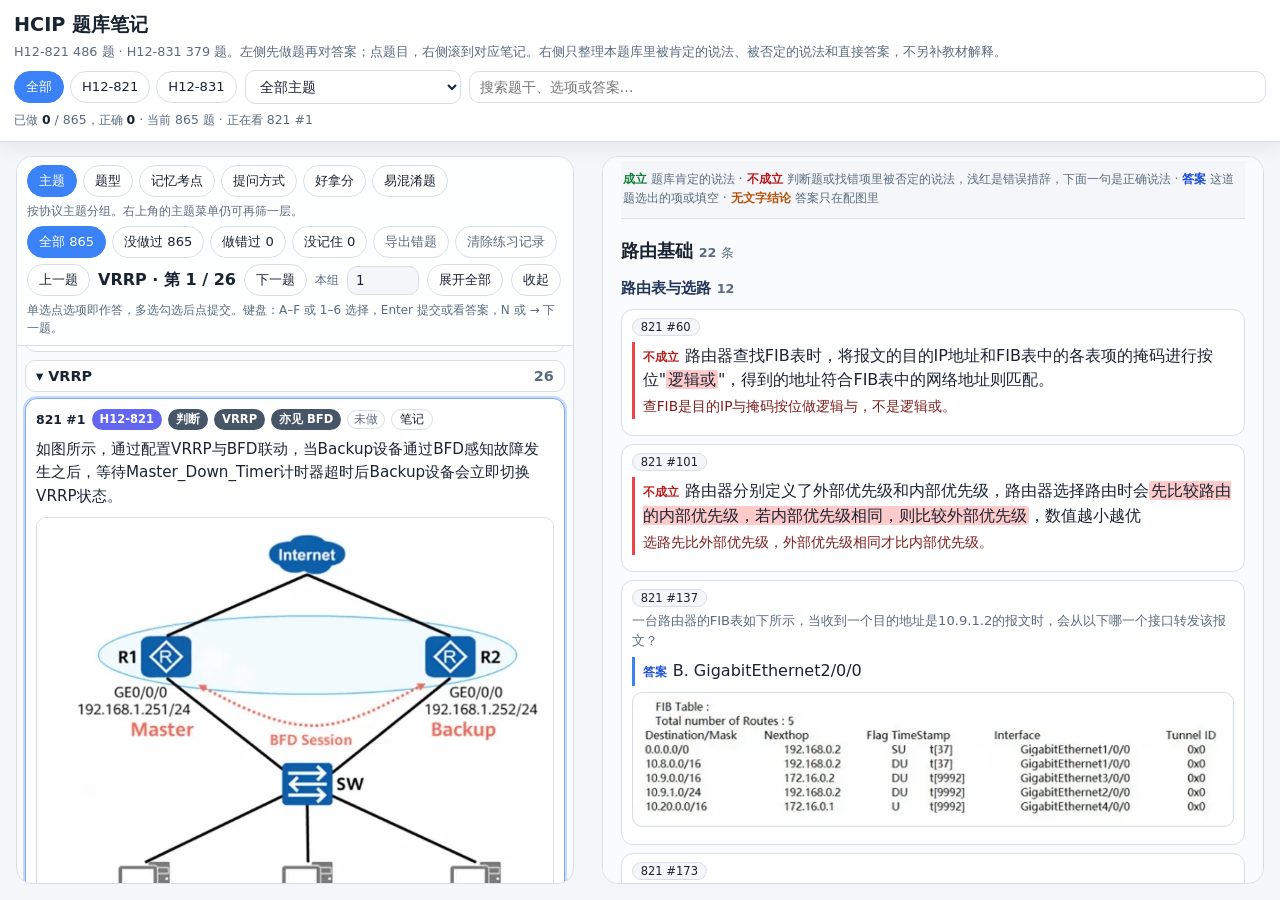
==== commit 65b3a8a8: "Add a confusable-question view for shared figures and command output. Questions that reuse the same " ====
--- a/index.html
+++ b/index.html
@@ -112,6 +112,7 @@
   align-items: center;
   margin-top: 6px;
 }
+#confusable-row[hidden] { display: none; }
 .dim-tabs { display: flex; gap: 6px; flex-wrap: wrap; }
 .dim-hint, .key-hint, .quiz-msg {
   color: var(--muted);
@@ -325,6 +326,59 @@
   font-weight: 650;
   font-variant-numeric: tabular-nums;
   flex: none;
+}
+.q-group-h .badge { font-weight: 650; }
+.badge.cg-topology { background: #d97706; }
+.badge.cg-command { background: #0891b2; }
+.cg-bar {
+  margin: 8px 0 10px;
+  padding: 8px 10px 10px;
+  border-radius: 10px;
+  border: 1px solid color-mix(in srgb, var(--warn) 45%, var(--border));
+  background: color-mix(in srgb, var(--warn) 10%, var(--card));
+}
+.cg-head {
+  display: flex;
+  flex-wrap: wrap;
+  gap: 6px;
+  align-items: center;
+}
+.cg-title { font-weight: 750; font-size: .88rem; min-width: 0; }
+.cg-count {
+  margin-left: auto;
+  font-size: .72rem;
+  font-weight: 750;
+  color: var(--warn);
+  border: 1px solid color-mix(in srgb, var(--warn) 55%, var(--border));
+  border-radius: 999px;
+  padding: 1px 8px;
+  white-space: nowrap;
+}
+.cg-summary {
+  margin: 6px 0 0;
+  color: var(--muted);
+  font-size: .82rem;
+  white-space: pre-wrap;
+  word-break: break-word;
+}
+.cg-peers { display: flex; flex-wrap: wrap; gap: 4px; margin-top: 6px; align-items: center; }
+.cg-peers .hint { margin-right: 2px; }
+.cg-explain {
+  margin-top: 8px;
+  padding-top: 6px;
+  border-top: 1px dashed color-mix(in srgb, var(--warn) 45%, var(--border));
+}
+.cg-explain-label {
+  display: block;
+  font-size: .72rem;
+  font-weight: 750;
+  color: var(--warn);
+}
+.cg-explain p {
+  margin: 2px 0 0;
+  font-size: .86rem;
+  white-space: pre-wrap;
+  word-break: break-word;
 }
 .legend {
   position: sticky; top: 0; z-index: 2;
@@ -454,8 +508,15 @@
         <button type="button" class="tab" data-dim="memory" role="tab" title="记忆型基础考点">记忆考点</button>
         <button type="button" class="tab" data-dim="style" role="tab">提问方式</button>
         <button type="button" class="tab" data-dim="ease" role="tab" title="好拿分程度">好拿分</button>
+        <button type="button" class="tab" data-dim="confusable" role="tab" title="同一张图或同一段回显反复考的题">易混淆题</button>
       </div>
       <p class="dim-hint" id="dim-hint"></p>
+      <div class="row" id="confusable-row" hidden>
+        <div class="tabs" id="confusable-kinds" role="tablist" aria-label="易混淆题分类">
+          <button type="button" class="tab" data-ckind="topology" role="tab">公用拓扑图</button>
+          <button type="button" class="tab" data-ckind="command" role="tab">公用命令回显</button>
+        </div>
+      </div>
       <div class="row">
         <div class="tabs" id="practice" role="tablist" aria-label="练习筛选">
           <button type="button" class="tab active" data-practice="all">全部</button>
@@ -493,6 +554,7 @@
   </div>
 </div>
 <script src="notes-data.js"></script>
+<script src="confusable-data.js"></script>
 <script>
 (function () {
   var DATA = window.STUDY_DATA;
@@ -516,7 +578,7 @@
   var LONG_STEM = 120;
   var TYPE_SHORT = { "单选题": "单选", "多选题": "多选", "填空题": "填空", "简答题": "简答", "判断题": "判断" };
   var LINE_TAG = { yes: "成立", no: "不成立", answer: "答案", gap: "无文字结论" };
-  var DIMS = ["topic", "qtype", "memory", "style", "ease"];
+  var DIMS = ["topic", "qtype", "memory", "style", "ease", "confusable"];
   var PRACTICES = ["all", "new", "wrong", "forgot"];
   var TYPE_ORDER = ["tf", "single", "multi", "blank", "short"];
   var STYLE_ORDER = ["judge", "wrong", "calc", "concept"];
@@ -527,8 +589,10 @@
     qtype: "判断题是选项恰好为「正确 / 错误」的单选题，单独成组，不并进单选题。",
     memory: "记忆型基础考点：题干命中参数触发词才归入对应桶（端口号、定时器、报文过期时间、开销值、参考值、优先级、超时/秒、缺省值等）。多个同时命中时取更具体的一项；数量、长度、最大、最小还需题干在问具体数值。未命中的归入「其他题目」，并固定排在最后。其余桶按题量从多到少。",
     style: "正误判断型：选项为正确/错误。找错项型：题干含「错误的是」「不正确的是」「错误的有」或「描述错误」。数值计算型：在问具体数值，或选项基本是数字，或填空答案是数字。其余为概念理解型。每题只进一个桶。",
-    ease: EASE_HINT
+    ease: EASE_HINT,
+    confusable: "只列出同一张拓扑图或同一段命令回显反复考的题目，并按组浏览。再用「公用拓扑图」或「公用命令回显」收窄。点同组题号可直接跳转。"
   };
+  var KIND_NAME = { topology: "公用拓扑图", command: "公用命令回显" };
   /* 记忆型触发词，先匹配到的优先。strong 只要题干出现就算；否则还要在问数值。 */
   var MEMORY_RULES = [
     { id: "port", label: "端口号", re: /端口号|目的端口|源端口/, strong: true },
@@ -556,6 +620,34 @@
 
   var topicTitle = Object.fromEntries(DATA.topics.map(function (t) { return [t.id, t.title]; }));
   var byId = new Map(DATA.questions.map(function (q) { return [q.id, q]; }));
+  var confusableGroups = [];
+  var confusableOrder = [];
+  var confusableByQid = new Map();
+  var confusableByGroup = new Map();
+  (Array.isArray(window.CONFUSABLE_GROUPS) ? window.CONFUSABLE_GROUPS : []).forEach(function (raw) {
+    if (!raw || typeof raw !== "object" || !raw.id || !Array.isArray(raw.qids)) return;
+    var qids = [];
+    raw.qids.forEach(function (id) {
+      if (typeof id === "string" && byId.has(id) && qids.indexOf(id) < 0) qids.push(id);
+    });
+    if (!qids.length) return;
+    var kind = raw.kind === "command" || raw.kind === "topology" ? raw.kind : "";
+    var group = {
+      id: String(raw.id),
+      kind: kind,
+      title: raw.title ? String(raw.title) : String(raw.id),
+      summary: raw.summary ? String(raw.summary) : "",
+      qids: qids,
+      notes: raw.notes && typeof raw.notes === "object" && !Array.isArray(raw.notes) ? raw.notes : {}
+    };
+    confusableGroups.push(group);
+    confusableOrder.push(group.id);
+    confusableByGroup.set(group.id, group);
+    qids.forEach(function (id) {
+      if (!confusableByQid.has(id)) confusableByQid.set(id, []);
+      confusableByQid.get(id).push(group);
+    });
+  });
   var topicSel = document.getElementById("topic");
   var searchEl = document.getElementById("search");
 
@@ -564,6 +656,7 @@
   var query = "";
   var dim = "topic";
   var practice = "all";
+  var confusableKind = "all";
   var selected = DATA.questions[0].id;
   var view = DATA.questions.slice();
   var openGroups = new Set();
@@ -633,6 +726,16 @@
     if (asks || calcWord || numericOpts || fillNum) return { id: "calc", label: "数值计算型" };
     return { id: "concept", label: "概念理解型" };
   }
+  function kindName(kind) {
+    return KIND_NAME[kind] || "";
+  }
+  function groupsOf(id) {
+    return confusableByQid.get(id) || [];
+  }
+  function primaryGroup(id) {
+    var list = groupsOf(id);
+    return list.length ? list[0] : null;
+  }
   function easeBucket(q) {
     var hasImage = q.images.length > 0 || q.answerImages.length > 0;
     if (q.type === "多选题" || hasImage || q.stem.length >= LONG_STEM) return { id: "hard", label: "需要理解" };
@@ -646,6 +749,11 @@
     if (dim === "qtype") return typeBucket(q);
     if (dim === "memory") return memoryBucket(q);
     if (dim === "style") return styleBucket(q);
+    if (dim === "confusable") {
+      var g = primaryGroup(q.id);
+      if (!g) return { id: "cg-none", label: "其他" };
+      return { id: g.id, label: g.title, kindLabel: kindName(g.kind), kindId: g.kind };
+    }
     return easeBucket(q);
   }
   function orderIndex(order, id) {
@@ -693,12 +801,22 @@
     var r = quiz.items[q.id];
     return !!(q.options.length && r && r.answered);
   }
-  function inScope(q) {
+  function baseScope(q) {
     if (bank !== "all" && q.bank !== bank) return false;
     if (topic !== "all" && q.topic !== topic) return false;
     if (!query) return true;
     var blob = (q.stem + " " + q.options.map(function (o) { return o.k + " " + o.t; }).join(" ") + " " + (q.answerText || "")).toLowerCase();
     return blob.indexOf(query) >= 0;
+  }
+  function inConfusable(q) {
+    if (dim !== "confusable") return true;
+    var g = primaryGroup(q.id);
+    if (!g) return false;
+    if (confusableKind !== "all" && g.kind !== confusableKind) return false;
+    return true;
+  }
+  function inScope(q) {
+    return baseScope(q) && inConfusable(q);
   }
   function practiceMatch(q) {
     var r = quiz.items[q.id];
@@ -714,7 +832,7 @@
     var map = new Map();
     view.forEach(function (q) {
       var b = bucketOf(q);
-      if (!map.has(b.id)) map.set(b.id, { id: b.id, label: b.label, items: [] });
+      if (!map.has(b.id)) map.set(b.id, { id: b.id, label: b.label, kindLabel: b.kindLabel || "", kindId: b.kindId || "", items: [] });
       map.get(b.id).items.push(q);
     });
     var groups = Array.from(map.values());
@@ -725,6 +843,14 @@
         if (b.items.length !== a.items.length) return b.items.length - a.items.length;
         return a.label.localeCompare(b.label, "zh");
       }
+      if (dim === "confusable") {
+        var ga = confusableByGroup.get(a.id);
+        var gb = confusableByGroup.get(b.id);
+        var ka = ga && ga.kind === "command" ? 1 : 0;
+        var kb = gb && gb.kind === "command" ? 1 : 0;
+        if (ka !== kb) return ka - kb;
+        return orderIndex(confusableOrder, a.id) - orderIndex(confusableOrder, b.id);
+      }
       var order = dim === "topic"
         ? DATA.topics.map(function (t) { return t.id; })
         : dim === "qtype" ? TYPE_ORDER : dim === "style" ? STYLE_ORDER : EASE_ORDER;
@@ -732,6 +858,13 @@
       if (d) return d;
       return a.label.localeCompare(b.label, "zh");
     });
+    if (dim === "confusable") {
+      groups.forEach(function (g) {
+        var src = confusableByGroup.get(g.id);
+        if (!src) return;
+        g.items.sort(function (a, b) { return src.qids.indexOf(a.id) - src.qids.indexOf(b.id); });
+      });
+    }
     return groups;
   }
   function flatItems() {
@@ -859,6 +992,34 @@
     if (r.correct === true) return { cls: "ok", text: "正确" + extra };
     if (r.correct === false) return { cls: "bad", text: "错误" + extra };
     return { cls: "seen", text: "已看答案" + extra };
+  }
+  function confusableBarHtml(q) {
+    var groups = groupsOf(q.id);
+    if (!groups.length) return "";
+    var html = "";
+    groups.forEach(function (g) {
+      var peers = "";
+      g.qids.forEach(function (id) {
+        if (id === q.id) return;
+        var peer = byId.get(id);
+        if (!peer) return;
+        peers += '<button type="button" class="qref" data-act="jump" data-qid="' + esc(id) + '">' + esc(label(peer)) + "</button>";
+      });
+      html += '<aside class="cg-bar">';
+      html += '<div class="cg-head">';
+      if (g.kind) html += '<span class="badge cg-' + esc(g.kind) + '">' + esc(kindName(g.kind)) + "</span>";
+      html += '<span class="cg-title">' + esc(g.title) + "</span>";
+      html += '<span class="cg-count">本组共 ' + g.qids.length + " 题</span>";
+      html += "</div>";
+      if (g.summary) html += '<p class="cg-summary">' + esc(g.summary) + "</p>";
+      if (peers) html += '<div class="cg-peers"><span class="hint">同组其他题</span>' + peers + "</div>";
+      var note = g.notes ? g.notes[q.id] : "";
+      if (note) {
+        html += '<div class="cg-explain"><span class="cg-explain-label">易混淆组解析</span><p>' + esc(note) + "</p></div>";
+      }
+      html += "</aside>";
+    });
+    return html;
   }
   function cardHtml(q) {
     var r = quiz.items[q.id] || null;
@@ -878,6 +1039,7 @@
     html += '<span class="status ' + esc(st.cls) + '">' + esc(st.text) + "</span>";
     html += '<button type="button" class="btn tiny" data-act="note">笔记</button>';
     html += "</div>";
+    html += confusableBarHtml(q);
     html += '<p class="stem">' + esc(q.stem) + "</p>";
     html += figsHtml(q.images, q.id === selected);
     if (q.options.length) {
@@ -960,9 +1122,12 @@
     var html = groups.map(function (g) {
       var open = openGroups.has(g.id);
       var body = open ? g.items.map(cardHtml).join("") : "";
+      var kind = g.kindLabel
+        ? '<span class="badge cg-' + esc(g.kindId) + '">' + esc(g.kindLabel) + "</span> "
+        : "";
       return '<section class="q-group" data-gid="' + esc(g.id) + '">' +
         '<button type="button" class="q-group-h" data-gid="' + esc(g.id) + '" aria-expanded="' + (open ? "true" : "false") + '">' +
-        '<span class="g-main">' + (open ? "▾ " : "▸ ") + esc(g.label) + "</span>" +
+        '<span class="g-main">' + (open ? "▾ " : "▸ ") + kind + esc(g.label) + "</span>" +
         '<span class="g-count" data-count="' + g.items.length + '">' + g.items.length + "</span>" +
         "</button>" + body + "</section>";
     }).join("");
@@ -1150,15 +1315,37 @@
     });
     var easeBtn = document.querySelector('#dims [data-dim="ease"]');
     if (easeBtn) easeBtn.title = "好拿分程度。" + EASE_HINT;
+    var cgRow = document.getElementById("confusable-row");
+    if (cgRow) cgRow.hidden = dim !== "confusable";
+    document.querySelectorAll("#confusable-kinds .tab").forEach(function (b) {
+      var kind = b.dataset.ckind;
+      var on = kind === confusableKind;
+      var n = 0;
+      confusableGroups.forEach(function (g) {
+        if (g.kind !== kind) return;
+        g.qids.forEach(function (id) {
+          var item = byId.get(id);
+          if (item && baseScope(item) && practiceMatch(item)) n++;
+        });
+      });
+      b.textContent = kindName(kind) + " " + n;
+      b.classList.toggle("active", on);
+      b.setAttribute("aria-pressed", on ? "true" : "false");
+    });
     topicSel.value = topic;
     searchEl.value = query;
-    hintEl.textContent = DIM_HINT[dim] || "";
+    var hint = DIM_HINT[dim] || "";
+    if (dim === "confusable") {
+      hint += confusableKind === "all" ? " 当前显示两类。" : " 当前只看" + kindName(confusableKind) + "。";
+    }
+    hintEl.textContent = hint;
     updateStats();
   }
   function saveUi() {
     try {
       sessionStorage.setItem(UI_KEY, JSON.stringify({
-        bank: bank, topic: topic, query: query, selected: selected, dim: dim, practice: practice
+        bank: bank, topic: topic, query: query, selected: selected, dim: dim, practice: practice,
+        confusableKind: confusableKind
       }));
     } catch (e) {}
   }
@@ -1192,6 +1379,8 @@
       topic = "all";
       query = "";
       practice = "all";
+      if (dim === "confusable" && !primaryGroup(id)) dim = "topic";
+      else if (dim === "confusable") confusableKind = "all";
       applyView();
     }
     selected = id;
@@ -1352,6 +1541,9 @@
       if (saved.selected && byId.has(saved.selected)) selected = saved.selected;
       if (DIMS.indexOf(saved.dim) >= 0) dim = saved.dim;
       if (PRACTICES.indexOf(saved.practice) >= 0) practice = saved.practice;
+      if (saved.confusableKind === "all" || saved.confusableKind === "topology" || saved.confusableKind === "command") {
+        confusableKind = saved.confusableKind;
+      }
     }
   } catch (e) {}
   var hash = "";
@@ -1362,6 +1554,8 @@
     topic = "all";
     query = "";
     practice = "all";
+    if (dim === "confusable" && !primaryGroup(hash)) dim = "topic";
+    else if (dim === "confusable") confusableKind = "all";
   }
 
   document.getElementById("banks").addEventListener("click", function (e) {
@@ -1382,6 +1576,15 @@
     var btn = e.target.closest("[data-dim]");
     if (!btn || DIMS.indexOf(btn.dataset.dim) < 0) return;
     dim = btn.dataset.dim;
+    renderAll({ scrollList: true, autoOpen: true });
+  });
+  document.getElementById("confusable-kinds").addEventListener("click", function (e) {
+    var btn = e.target.closest("[data-ckind]");
+    if (!btn) return;
+    var kind = btn.dataset.ckind;
+    if (kind !== "topology" && kind !== "command") return;
+    confusableKind = confusableKind === kind ? "all" : kind;
+    if (dim !== "confusable") dim = "confusable";
     renderAll({ scrollList: true, autoOpen: true });
   });
   document.getElementById("practice").addEventListener("click", function (e) {
@@ -1454,7 +1657,9 @@
       select(id, { scrollNote: true });
       return;
     }
-    if (act.dataset.act === "opt") onOptClick(id, act.dataset.key);
+    if (act.dataset.act === "jump") {
+      if (byId.has(act.dataset.qid)) select(act.dataset.qid, { scrollList: true, scrollNote: true });
+    } else if (act.dataset.act === "opt") onOptClick(id, act.dataset.key);
     else if (act.dataset.act === "submit") submitId(id);
     else if (act.dataset.act === "reveal") {
       if (selected !== id) select(id, { scrollNote: true });
@@ -1505,7 +1710,7 @@
     if (e.key === "Enter") {
       var btn = e.target.closest && e.target.closest("button");
       if (btn && !btn.closest(".q-card")) return;
-      if (btn && btn.dataset.act && ["rate", "grade", "note", "open"].indexOf(btn.dataset.act) >= 0) return;
+      if (btn && btn.dataset.act && ["rate", "grade", "note", "open", "jump"].indexOf(btn.dataset.act) >= 0) return;
       e.preventDefault();
       submitSelected();
       return;
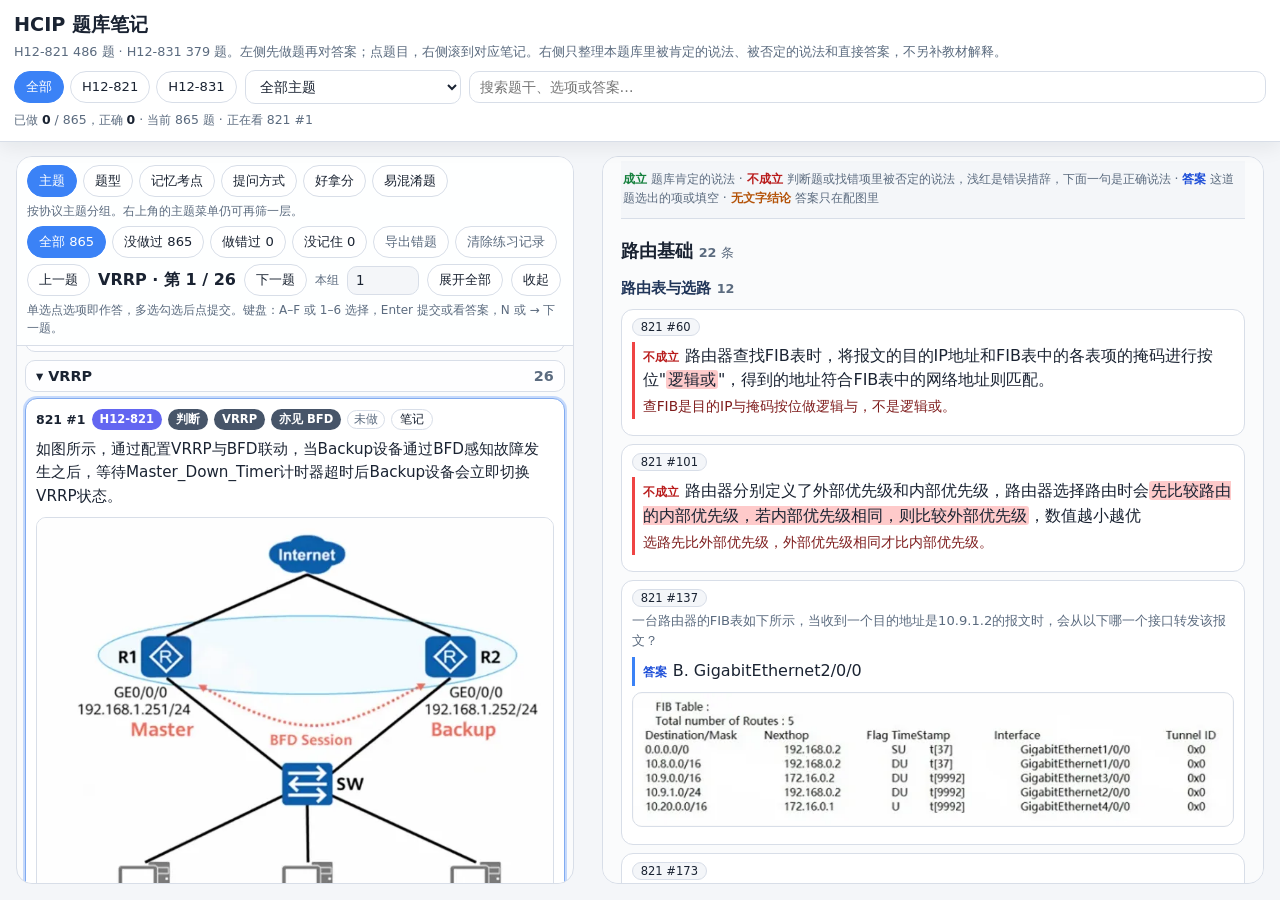
==== commit 59d8f134: "Move confusable notes into the study pane and add wrong-answer notes. The question card no longer ca" ====
--- a/index.html
+++ b/index.html
@@ -330,53 +330,59 @@
 .q-group-h .badge { font-weight: 650; }
 .badge.cg-topology { background: #d97706; }
 .badge.cg-command { background: #0891b2; }
-.cg-bar {
-  margin: 8px 0 10px;
-  padding: 8px 10px 10px;
-  border-radius: 10px;
-  border: 1px solid color-mix(in srgb, var(--warn) 45%, var(--border));
+.cg-note, .wn-note {
+  margin-top: 8px;
+  padding: 6px 8px 8px 10px;
+  border-radius: 0 8px 8px 0;
+  font-size: .82rem;
+  line-height: 1.5;
+}
+.cg-note {
+  border-left: 3px solid color-mix(in srgb, var(--warn) 75%, var(--border));
   background: color-mix(in srgb, var(--warn) 10%, var(--card));
 }
-.cg-head {
+.wn-note {
+  border-left: 3px solid color-mix(in srgb, var(--bad) 70%, var(--border));
+  background: color-mix(in srgb, var(--bad) 9%, var(--card));
+}
+.cg-note-item + .cg-note-item,
+.wn-item + .wn-item {
+  margin-top: 8px;
+  padding-top: 8px;
+  border-top: 1px dashed var(--border);
+}
+.cg-note-h, .wn-note-h, .wn-item-h {
   display: flex;
   flex-wrap: wrap;
   gap: 6px;
   align-items: center;
 }
-.cg-title { font-weight: 750; font-size: .88rem; min-width: 0; }
+.cg-note-label, .wn-note-h {
+  font-size: .72rem;
+  font-weight: 750;
+}
+.cg-note-label { color: var(--warn); }
+.wn-note-h { color: var(--bad); }
+.cg-note-title {
+  margin: 4px 0 0;
+  font-weight: 700;
+}
 .cg-count {
-  margin-left: auto;
+  margin-left: 6px;
   font-size: .72rem;
   font-weight: 750;
   color: var(--warn);
-  border: 1px solid color-mix(in srgb, var(--warn) 55%, var(--border));
-  border-radius: 999px;
-  padding: 1px 8px;
   white-space: nowrap;
 }
-.cg-summary {
-  margin: 6px 0 0;
+.cg-note-summary {
+  margin: 4px 0 0;
   color: var(--muted);
-  font-size: .82rem;
   white-space: pre-wrap;
   word-break: break-word;
 }
 .cg-peers { display: flex; flex-wrap: wrap; gap: 4px; margin-top: 6px; align-items: center; }
-.cg-peers .hint { margin-right: 2px; }
-.cg-explain {
-  margin-top: 8px;
-  padding-top: 6px;
-  border-top: 1px dashed color-mix(in srgb, var(--warn) 45%, var(--border));
-}
-.cg-explain-label {
-  display: block;
-  font-size: .72rem;
-  font-weight: 750;
-  color: var(--warn);
-}
-.cg-explain p {
-  margin: 2px 0 0;
-  font-size: .86rem;
+.cg-note-body, .wn-item p {
+  margin: 4px 0 0;
   white-space: pre-wrap;
   word-break: break-word;
 }
@@ -555,6 +561,7 @@
 </div>
 <script src="notes-data.js"></script>
 <script src="confusable-data.js"></script>
+<script src="wrong-notes.js"></script>
 <script>
 (function () {
   var DATA = window.STUDY_DATA;
@@ -648,6 +655,17 @@
       confusableByQid.get(id).push(group);
     });
   });
+  var wrongNotes = {};
+  var wrongSet = new Set();
+  var wrongRaw = window.WRONG_NOTES;
+  if (wrongRaw && wrongRaw.notes && typeof wrongRaw.notes === "object" && !Array.isArray(wrongRaw.notes)) {
+    wrongNotes = wrongRaw.notes;
+  }
+  if (wrongRaw && Array.isArray(wrongRaw.qids)) {
+    wrongRaw.qids.forEach(function (id) {
+      if (typeof id === "string" && byId.has(id) && wrongNotes[id]) wrongSet.add(id);
+    });
+  }
   var topicSel = document.getElementById("topic");
   var searchEl = document.getElementById("search");
 
@@ -993,32 +1011,52 @@
     if (r.correct === false) return { cls: "bad", text: "错误" + extra };
     return { cls: "seen", text: "已看答案" + extra };
   }
-  function confusableBarHtml(q) {
-    var groups = groupsOf(q.id);
-    if (!groups.length) return "";
-    var html = "";
-    groups.forEach(function (g) {
-      var peers = "";
-      g.qids.forEach(function (id) {
-        if (id === q.id) return;
-        var peer = byId.get(id);
-        if (!peer) return;
-        peers += '<button type="button" class="qref" data-act="jump" data-qid="' + esc(id) + '">' + esc(label(peer)) + "</button>";
+  function qrefBtn(id) {
+    var q = byId.get(id);
+    if (!q) return "";
+    return '<button type="button" class="qref" data-qid="' + esc(id) + '">' + esc(label(q)) + "</button>";
+  }
+  function confusableNoteHtml(qids) {
+    var blocks = "";
+    qids.forEach(function (id) {
+      if (!byId.has(id)) return;
+      groupsOf(id).forEach(function (g) {
+        var peers = "";
+        g.qids.forEach(function (pid) {
+          if (pid === id) return;
+          peers += qrefBtn(pid);
+        });
+        var mine = g.notes && g.notes[id] ? String(g.notes[id]) : "";
+        blocks += '<div class="cg-note-item">';
+        blocks += '<div class="cg-note-h">' + qrefBtn(id);
+        if (g.kind) blocks += '<span class="badge cg-' + esc(g.kind) + '">' + esc(kindName(g.kind)) + "</span>";
+        blocks += '<span class="cg-note-label">易混淆组解析</span></div>';
+        blocks += '<p class="cg-note-title">' + esc(g.title) + '<span class="cg-count">本组共 ' + g.qids.length + " 题</span></p>";
+        if (g.summary) blocks += '<p class="cg-note-summary">' + esc(g.summary) + "</p>";
+        if (peers) blocks += '<div class="cg-peers"><span class="hint">同组其他题</span>' + peers + "</div>";
+        if (mine) blocks += '<p class="cg-note-body">' + esc(mine) + "</p>";
+        blocks += "</div>";
       });
-      html += '<aside class="cg-bar">';
-      html += '<div class="cg-head">';
-      if (g.kind) html += '<span class="badge cg-' + esc(g.kind) + '">' + esc(kindName(g.kind)) + "</span>";
-      html += '<span class="cg-title">' + esc(g.title) + "</span>";
-      html += '<span class="cg-count">本组共 ' + g.qids.length + " 题</span>";
-      html += "</div>";
-      if (g.summary) html += '<p class="cg-summary">' + esc(g.summary) + "</p>";
-      if (peers) html += '<div class="cg-peers"><span class="hint">同组其他题</span>' + peers + "</div>";
-      var note = g.notes ? g.notes[q.id] : "";
-      if (note) {
-        html += '<div class="cg-explain"><span class="cg-explain-label">易混淆组解析</span><p>' + esc(note) + "</p></div>";
-      }
-      html += "</aside>";
-    });
+    });
+    if (!blocks) return "";
+    return '<section class="cg-note">' + blocks + "</section>";
+  }
+  function wrongNoteHtml(qids) {
+    var list = qids.filter(function (id) { return wrongSet.has(id) && byId.has(id); });
+    list.sort(function (a, b) {
+      var qa = byId.get(a);
+      var qb = byId.get(b);
+      var bankOrder = (qa.bank === "H12-831" ? 1 : 0) - (qb.bank === "H12-831" ? 1 : 0);
+      if (bankOrder) return bankOrder;
+      return qa.n - qb.n;
+    });
+    if (!list.length) return "";
+    var html = '<section class="wn-note"><div class="wn-note-h">错题解析</div>';
+    list.forEach(function (id) {
+      html += '<div class="wn-item"><div class="wn-item-h">' + qrefBtn(id) + "</div>";
+      html += "<p>" + esc(wrongNotes[id]) + "</p></div>";
+    });
+    html += "</section>";
     return html;
   }
   function cardHtml(q) {
@@ -1039,7 +1077,6 @@
     html += '<span class="status ' + esc(st.cls) + '">' + esc(st.text) + "</span>";
     html += '<button type="button" class="btn tiny" data-act="note">笔记</button>';
     html += "</div>";
-    html += confusableBarHtml(q);
     html += '<p class="stem">' + esc(q.stem) + "</p>";
     html += figsHtml(q.images, q.id === selected);
     if (q.options.length) {
@@ -1185,6 +1222,8 @@
             if (p === "no" && line.fix) html += '<p class="fix">' + esc(line.fix) + "</p>";
             html += "</div>";
           });
+          html += confusableNoteHtml(qids);
+          html += wrongNoteHtml(qids);
           if (it.images && it.images.length) {
             html += '<div class="note-figs">' + it.images.map(function (src) {
               return '<img src="' + esc(src) + '" alt="题目配图" loading="lazy" referrerpolicy="no-referrer" />';
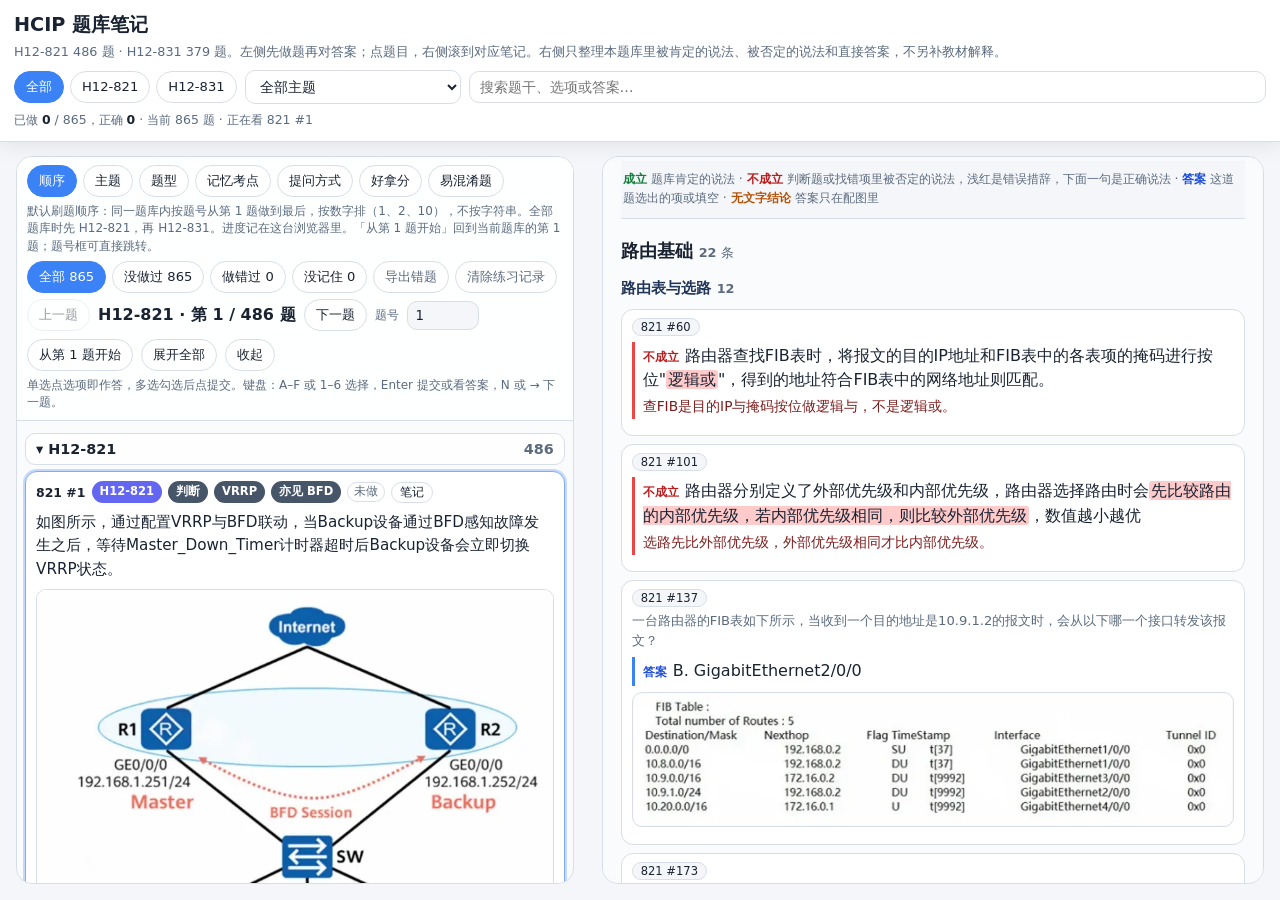
==== commit 2e1c1f4e: "Add sequential bank order as the default practice mode. Walk each question bank by numeric question " ====
--- a/index.html
+++ b/index.html
@@ -258,7 +258,7 @@
   align-items: center;
   margin-top: 6px;
 }
-.pager .progress { font-variant-numeric: tabular-nums; font-weight: 650; min-width: 7em; }
+.pager .progress { font-variant-numeric: tabular-nums; font-weight: 650; min-width: 7em; white-space: nowrap; }
 .jump {
   width: 72px; padding: 6px 8px; border-radius: 10px;
   border: 1px solid var(--border); background: var(--bg); color: var(--text);
@@ -509,7 +509,8 @@
   <section class="pane" id="q-pane" aria-label="题目">
     <div class="q-toolbar">
       <div class="dim-tabs" id="dims" role="tablist" aria-label="分组维度">
-        <button type="button" class="tab active" data-dim="topic" role="tab">主题</button>
+        <button type="button" class="tab active" data-dim="seq" role="tab" title="默认刷题顺序：按题号从第 1 题开始">顺序</button>
+        <button type="button" class="tab" data-dim="topic" role="tab">主题</button>
         <button type="button" class="tab" data-dim="qtype" role="tab">题型</button>
         <button type="button" class="tab" data-dim="memory" role="tab" title="记忆型基础考点">记忆考点</button>
         <button type="button" class="tab" data-dim="style" role="tab">提问方式</button>
@@ -537,8 +538,9 @@
         <button type="button" class="btn" id="prev">上一题</button>
         <div class="progress" id="pos">第 0 / 0 题</div>
         <button type="button" class="btn" id="next">下一题</button>
-        <label class="hint" for="jump">本组</label>
-        <input class="jump" id="jump" type="number" min="1" inputmode="numeric" />
+        <label class="hint" for="jump" id="jump-label">题号</label>
+        <input class="jump" id="jump" type="number" min="1" inputmode="numeric" title="跳到当前题库的题号" />
+        <button type="button" class="btn" id="seq-restart">从第 1 题开始</button>
         <button type="button" class="btn" id="expand-all">展开全部</button>
         <button type="button" class="btn" id="collapse-all">收起</button>
       </div>
@@ -580,18 +582,20 @@
   }
 
   var QUIZ_KEY = "hcip-quiz-v1";
+  var SEQ_KEY = "hcip-quiz-seq";
   var UI_KEY = "hcip-notes-ui";
   var SHORT_STEM = 60;
   var LONG_STEM = 120;
   var TYPE_SHORT = { "单选题": "单选", "多选题": "多选", "填空题": "填空", "简答题": "简答", "判断题": "判断" };
   var LINE_TAG = { yes: "成立", no: "不成立", answer: "答案", gap: "无文字结论" };
-  var DIMS = ["topic", "qtype", "memory", "style", "ease", "confusable"];
+  var DIMS = ["seq", "topic", "qtype", "memory", "style", "ease", "confusable"];
   var PRACTICES = ["all", "new", "wrong", "forgot"];
   var TYPE_ORDER = ["tf", "single", "multi", "blank", "short"];
   var STYLE_ORDER = ["judge", "wrong", "calc", "concept"];
   var EASE_ORDER = ["gift", "mid", "hard"];
   var EASE_HINT = "送分题：题干不超过 " + SHORT_STEM + " 字，并且是判断题或单一数值答案，而且没有配图。需要理解：多选题、带配图，或题干不少于 " + LONG_STEM + " 字。其余为一般。";
   var DIM_HINT = {
+    seq: "默认刷题顺序：同一题库内按题号从第 1 题做到最后，按数字排（1、2、10），不按字符串。全部题库时先 H12-821，再 H12-831。进度记在这台浏览器里。「从第 1 题开始」回到当前题库的第 1 题；题号框可直接跳转。",
     topic: "按协议主题分组。右上角的主题菜单仍可再筛一层。",
     qtype: "判断题是选项恰好为「正确 / 错误」的单选题，单独成组，不并进单选题。",
     memory: "记忆型基础考点：题干命中参数触发词才归入对应桶（端口号、定时器、报文过期时间、开销值、参考值、优先级、超时/秒、缺省值等）。多个同时命中时取更具体的一项；数量、长度、最大、最小还需题干在问具体数值。未命中的归入「其他题目」，并固定排在最后。其余桶按题量从多到少。",
@@ -672,7 +676,7 @@
   var bank = "all";
   var topic = "all";
   var query = "";
-  var dim = "topic";
+  var dim = "seq";
   var practice = "all";
   var confusableKind = "all";
   var selected = DATA.questions[0].id;
@@ -763,6 +767,7 @@
     return { id: "mid", label: "一般" };
   }
   function bucketOf(q) {
+    if (dim === "seq") return { id: q.bank || "other", label: q.bank || "其他题库" };
     if (dim === "topic") return { id: q.topic || "other", label: topicTitle[q.topic] || q.topic || "其他" };
     if (dim === "qtype") return typeBucket(q);
     if (dim === "memory") return memoryBucket(q);
@@ -777,6 +782,74 @@
   function orderIndex(order, id) {
     var i = order.indexOf(id);
     return i < 0 ? 1000 : i;
+  }
+  /* 题号按数值比较，避免 "10" 排在 "2" 前面。多题库先 821 再 831，其余按题库名。 */
+  function bankOrderKey(bankId) {
+    if (bankId === "H12-821") return 0;
+    if (bankId === "H12-831") return 1;
+    return 100;
+  }
+  function questionNumber(q) {
+    if (!q) return 1000000;
+    var n = q.n;
+    if (typeof n === "number" && isFinite(n)) return n;
+    if (typeof n === "string" && /^\d+$/.test(n.trim())) return parseInt(n.trim(), 10);
+    var m = String(q.id || "").match(/(\d+)\s*$/);
+    if (m) return parseInt(m[1], 10);
+    return 1000000;
+  }
+  function compareSeq(a, b) {
+    var dBank = bankOrderKey(a.bank) - bankOrderKey(b.bank);
+    if (dBank) return dBank;
+    if (a.bank !== b.bank) return String(a.bank || "").localeCompare(String(b.bank || ""), "en");
+    var dNum = questionNumber(a) - questionNumber(b);
+    if (dNum) return dNum;
+    return String(a.id).localeCompare(String(b.id), "en");
+  }
+  function maxQuestionNumber(items) {
+    var m = 1;
+    (items || []).forEach(function (item) {
+      var n = questionNumber(item);
+      if (n > m && n < 1000000) m = n;
+    });
+    return m;
+  }
+  function emptySeq() {
+    return { v: 1, id: "", banks: {} };
+  }
+  function loadSeqData() {
+    var raw;
+    try { raw = localStorage.getItem(SEQ_KEY); } catch (e) { return emptySeq(); }
+    if (!raw) return emptySeq();
+    var data;
+    try { data = JSON.parse(raw); } catch (e) { return emptySeq(); }
+    if (!data || typeof data !== "object" || Array.isArray(data)) return emptySeq();
+    var banks = {};
+    if (data.banks && typeof data.banks === "object" && !Array.isArray(data.banks)) {
+      Object.keys(data.banks).forEach(function (key) {
+        var id = data.banks[key];
+        if (typeof id === "string" && byId.has(id)) banks[key] = id;
+      });
+    }
+    var id = typeof data.id === "string" && byId.has(data.id) ? data.id : "";
+    return { v: 1, id: id, banks: banks };
+  }
+  function saveSeqPos(id) {
+    if (dim !== "seq" || !byId.has(id)) return;
+    var data = loadSeqData();
+    data.id = id;
+    data.banks[byId.get(id).bank] = id;
+    try { localStorage.setItem(SEQ_KEY, JSON.stringify(data)); } catch (e) {}
+  }
+  function seqPosForCurrentBank() {
+    var data = loadSeqData();
+    if (bank !== "all") {
+      var id = data.banks[bank];
+      if (!id || !byId.has(id)) return "";
+      if (topic !== "all" && byId.get(id).topic !== topic) return "";
+      return id;
+    }
+    return data.id || "";
   }
   function emptyQuiz() {
     return { v: 1, items: {} };
@@ -855,6 +928,11 @@
     });
     var groups = Array.from(map.values());
     groups.sort(function (a, b) {
+      if (dim === "seq") {
+        var dBank = bankOrderKey(a.id) - bankOrderKey(b.id);
+        if (dBank) return dBank;
+        return String(a.id).localeCompare(String(b.id), "en");
+      }
       if (dim === "memory") {
         if (a.id === "mem-other") return 1;
         if (b.id === "mem-other") return -1;
@@ -876,6 +954,11 @@
       if (d) return d;
       return a.label.localeCompare(b.label, "zh");
     });
+    if (dim === "seq") {
+      groups.forEach(function (g) {
+        g.items.sort(compareSeq);
+      });
+    }
     if (dim === "confusable") {
       groups.forEach(function (g) {
         var src = confusableByGroup.get(g.id);
@@ -1322,7 +1405,17 @@
     var loc = locateSelected();
     var flat = flatItems();
     var idx = flat.findIndex(function (item) { return item.id === selected; });
-    if (loc.group) {
+    if (dim === "seq" && loc.group && q) {
+      var num = questionNumber(q);
+      var total = loc.group.items.length;
+      var at = loc.index + 1;
+      posEl.textContent = num === at
+        ? loc.group.label + " · 第 " + num + " / " + total + " 题"
+        : loc.group.label + " · 第 " + num + " 题 · " + at + " / " + total;
+      var bankItems = DATA.questions.filter(function (item) { return item.bank === loc.group.id; });
+      jumpEl.max = String(maxQuestionNumber(bankItems));
+      if (document.activeElement !== jumpEl) jumpEl.value = String(num);
+    } else if (loc.group) {
       posEl.textContent = loc.group.label + " · 第 " + (loc.index + 1) + " / " + loc.group.items.length;
       jumpEl.max = String(loc.group.items.length);
       if (document.activeElement !== jumpEl) jumpEl.value = String(loc.index + 1);
@@ -1373,6 +1466,11 @@
     });
     topicSel.value = topic;
     searchEl.value = query;
+    var jumpLabel = document.getElementById("jump-label");
+    if (jumpLabel) jumpLabel.textContent = dim === "seq" ? "题号" : "本组";
+    jumpEl.title = dim === "seq" ? "跳到当前题库的题号" : "跳到本组的第几题";
+    var restartBtn = document.getElementById("seq-restart");
+    if (restartBtn) restartBtn.hidden = dim !== "seq";
     var hint = DIM_HINT[dim] || "";
     if (dim === "confusable") {
       hint += confusableKind === "all" ? " 当前显示两类。" : " 当前只看" + kindName(confusableKind) + "。";
@@ -1397,7 +1495,15 @@
   }
   function renderAll(opts) {
     applyView();
-    if (!view.some(function (q) { return q.id === selected; }) && view[0]) selected = view[0].id;
+    if (!view.some(function (q) { return q.id === selected; })) {
+      var nextId = "";
+      if (dim === "seq") {
+        var savedId = seqPosForCurrentBank();
+        if (savedId && view.some(function (q) { return q.id === savedId; })) nextId = savedId;
+      }
+      if (!nextId && view[0]) nextId = view[0].id;
+      if (nextId) selected = nextId;
+    }
     if (!opts || opts.autoOpen !== false) autoOpen();
     syncControls();
     renderList();
@@ -1423,6 +1529,7 @@
       applyView();
     }
     selected = id;
+    if (dim === "seq") saveSeqPos(id);
     var r = quiz.items[id];
     if (r) {
       r.lastSeen = Date.now();
@@ -1571,13 +1678,17 @@
   }
 
   fillTopicSelect();
+  var sessionPickedQuestion = false;
   try {
     var saved = JSON.parse(sessionStorage.getItem(UI_KEY) || "null");
     if (saved && typeof saved === "object") {
       if (saved.bank === "all" || saved.bank === "H12-821" || saved.bank === "H12-831") bank = saved.bank;
       if (saved.topic === "all" || topicTitle[saved.topic]) topic = saved.topic;
       if (typeof saved.query === "string") query = saved.query;
-      if (saved.selected && byId.has(saved.selected)) selected = saved.selected;
+      if (saved.selected && byId.has(saved.selected)) {
+        selected = saved.selected;
+        sessionPickedQuestion = true;
+      }
       if (DIMS.indexOf(saved.dim) >= 0) dim = saved.dim;
       if (PRACTICES.indexOf(saved.practice) >= 0) practice = saved.practice;
       if (saved.confusableKind === "all" || saved.confusableKind === "topology" || saved.confusableKind === "command") {
@@ -1585,6 +1696,10 @@
       }
     }
   } catch (e) {}
+  if (!sessionPickedQuestion && dim === "seq") {
+    var resumeId = seqPosForCurrentBank();
+    if (resumeId) selected = resumeId;
+  }
   var hash = "";
   try { hash = decodeURIComponent((location.hash || "").replace(/^#/, "")); } catch (e) { hash = ""; }
   if (byId.has(hash)) {
@@ -1661,13 +1776,60 @@
   });
   prevBtn.addEventListener("click", function () { step(-1); });
   nextBtn.addEventListener("click", function () { step(1); });
+  function jumpToSeq() {
+    var n = parseInt(jumpEl.value, 10);
+    if (!n || n < 1) return;
+    var loc = locateSelected();
+    var pools = [];
+    if (loc.group) pools.push(loc.group.items);
+    else pools.push(flatItems());
+    var hit = null;
+    for (var i = 0; i < pools.length && !hit; i++) {
+      hit = pools[i].find(function (item) { return questionNumber(item) === n; });
+    }
+    if (hit) {
+      select(hit.id, { scrollNote: true, scrollList: true });
+      return;
+    }
+    var bankId = loc.group ? loc.group.id : (bank !== "all" ? bank : "");
+    var exists = DATA.questions.some(function (item) {
+      if (questionNumber(item) !== n) return false;
+      if (bankId && item.bank !== bankId) return false;
+      if (bank !== "all" && item.bank !== bank) return false;
+      return true;
+    });
+    flash(exists ? ("当前筛选里没有第 " + n + " 题") : ("没有第 " + n + " 题"));
+  }
   function jumpTo() {
+    if (dim === "seq") {
+      jumpToSeq();
+      return;
+    }
     var loc = locateSelected();
     if (!loc.group) return;
     var n = parseInt(jumpEl.value, 10);
     if (!n || n < 1 || n > loc.group.items.length) return;
     select(loc.group.items[n - 1].id, { scrollNote: true, scrollList: true });
   }
+  function restartSeq() {
+    var pool = DATA.questions.filter(function (item) {
+      return bank === "all" || item.bank === bank;
+    }).sort(compareSeq);
+    if (!pool.length) {
+      flash("没有可开始的题目");
+      return;
+    }
+    topic = "all";
+    practice = "all";
+    query = "";
+    dim = "seq";
+    selected = pool[0].id;
+    renderAll({ scrollList: true, scrollNote: true, autoOpen: true });
+    saveSeqPos(selected);
+    try { history.replaceState(null, "", "#" + selected); } catch (e) {}
+    flash("已从 " + label(pool[0]) + " 开始");
+  }
+  document.getElementById("seq-restart").addEventListener("click", restartSeq);
   jumpEl.addEventListener("change", jumpTo);
   jumpEl.addEventListener("keydown", function (e) {
     if (e.key !== "Enter") return;
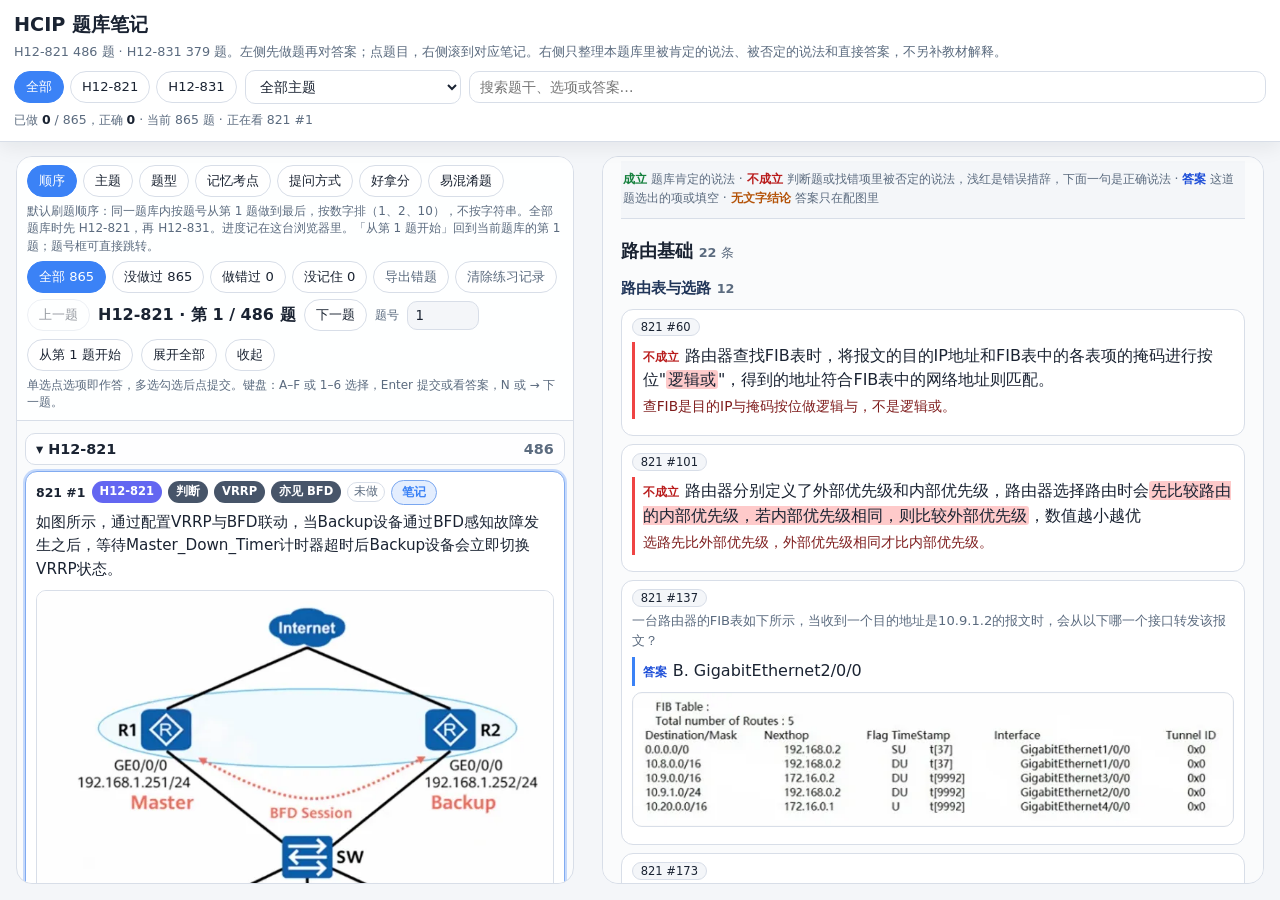
==== commit 78c382c7: "Keep phone notes on the current question when figures finish loading. On a narrow screen, the notes " ====
--- a/index.html
+++ b/index.html
@@ -58,14 +58,14 @@
 .sub { color: var(--muted); font-size: .8rem; margin: 0 0 8px; }
 .toolbar { display: flex; flex-wrap: wrap; gap: 8px; align-items: center; }
 .tabs { display: flex; gap: 6px; flex-wrap: wrap; }
-.tab, .btn, .mtab {
+.tab, .btn {
   appearance: none; border: 1px solid var(--border);
   background: var(--card); color: var(--text);
   padding: 6px 11px; border-radius: 999px; cursor: pointer;
   font-size: .82rem;
 }
-.tab.active, .mtab.active { background: var(--accent); border-color: var(--accent); color: #fff; }
-.tab:focus-visible, .btn:focus-visible, .mtab:focus-visible,
+.tab.active { background: var(--accent); border-color: var(--accent); color: #fff; }
+.tab:focus-visible, .btn:focus-visible,
 input:focus-visible, select:focus-visible, .q-card:focus-visible, .qref:focus-visible,
 button.opt:focus-visible, .q-group-h:focus-visible, .q-open:focus-visible {
   outline: 2px solid var(--accent); outline-offset: 2px;
@@ -79,7 +79,36 @@
 #topic { max-width: 100%; }
 .stats { color: var(--muted); font-size: .78rem; margin-top: 6px; font-variant-numeric: tabular-nums; }
 .stats b { color: var(--text); font-weight: 750; }
-.mobile-tabs { display: none; gap: 6px; margin-top: 8px; }
+.btn.note-jump {
+  flex: none;
+  font-weight: 750;
+  font-size: .78rem;
+  padding: 3px 10px;
+  color: var(--accent);
+  border-color: color-mix(in srgb, var(--accent) 60%, var(--border));
+  background: color-mix(in srgb, var(--accent) 14%, var(--card));
+}
+.btn.note-jump:hover {
+  border-color: var(--accent);
+  background: color-mix(in srgb, var(--accent) 22%, var(--card));
+}
+.notes-mobile-bar { display: none; }
+.notes-mobile-cur {
+  min-width: 0;
+  overflow: hidden;
+  text-overflow: ellipsis;
+  white-space: nowrap;
+  color: var(--muted);
+  font-size: .82rem;
+  font-weight: 650;
+}
+.btn.note-back {
+  flex: none;
+  font-weight: 750;
+  color: var(--accent);
+  border-color: color-mix(in srgb, var(--accent) 55%, var(--border));
+  background: var(--card);
+}
 .panes {
   flex: 1;
   min-height: 0;
@@ -474,14 +503,51 @@
 footer.note-end { color: var(--muted); font-size: .75rem; text-align: center; margin-top: 18px; }
 @media (max-width: 900px) {
   body { height: auto; overflow: auto; }
-  .mobile-tabs { display: flex; }
   .panes { display: block; column-gap: 0; padding: 0; }
   #q-pane, #n-pane { border: 0; border-radius: 0; }
   #q-pane { overflow: visible; height: auto; }
   #q-list { overflow: visible; max-height: none; flex: none; }
   #n-pane { overflow: visible; }
   body.mode-q #n-pane { display: none; }
+  body.mode-n {
+    height: 100vh;
+    height: 100dvh;
+    overflow: hidden;
+  }
   body.mode-n #q-pane { display: none; }
+  body.mode-n #n-pane {
+    display: block;
+    position: fixed;
+    inset: 0;
+    z-index: 20;
+    overflow: auto;
+    overscroll-behavior: contain;
+    background: var(--bg);
+    padding: 0 12px 32px;
+  }
+  body.mode-n .legend { position: static; }
+  body.mode-n .notes-mobile-bar {
+    display: flex;
+    align-items: center;
+    gap: 10px;
+    position: sticky;
+    top: 0;
+    z-index: 4;
+    margin: 0 -12px;
+    padding: 8px 12px;
+    background: color-mix(in srgb, var(--bg2) 94%, transparent);
+    backdrop-filter: blur(8px);
+    border-bottom: 1px solid var(--border);
+  }
+  .btn.note-jump,
+  .btn.note-jump:hover {
+    background: var(--accent);
+    border-color: var(--accent);
+    color: #fff;
+    padding: 6px 14px;
+    font-size: .9rem;
+    min-height: 36px;
+  }
   .q-group-h { top: 0; }
 }
 </style>
@@ -500,10 +566,6 @@
     <input id="search" type="search" placeholder="搜索题干、选项或答案…" autocomplete="off" />
   </div>
   <div class="stats" id="count" aria-live="polite"></div>
-  <div class="mobile-tabs" role="tablist">
-    <button type="button" class="mtab active" data-mode="q">题目</button>
-    <button type="button" class="mtab" data-mode="n">笔记</button>
-  </div>
 </header>
 <div class="panes">
   <section class="pane" id="q-pane" aria-label="题目">
@@ -564,9 +626,11 @@
 <script src="notes-data.js"></script>
 <script src="confusable-data.js"></script>
 <script src="wrong-notes.js"></script>
+<script src="image-sizes.js"></script>
 <script>
 (function () {
   var DATA = window.STUDY_DATA;
+  var IMAGE_SIZES = window.IMAGE_SIZES || {};
   var listEl = document.getElementById("q-list");
   var notesEl = document.getElementById("n-pane");
   var countEl = document.getElementById("count");
@@ -1081,10 +1145,15 @@
     }
     return out + esc(t.slice(from));
   }
+  function imgTag(src, alt, lazy) {
+    var dim = IMAGE_SIZES[src];
+    var wh = dim && dim[0] && dim[1] ? ' width="' + dim[0] + '" height="' + dim[1] + '"' : "";
+    return '<img src="' + esc(src) + '" alt="' + esc(alt) + '"' + wh + (lazy ? ' loading="lazy"' : "") + ' referrerpolicy="no-referrer" />';
+  }
   function figsHtml(paths, eager) {
     if (!paths || !paths.length) return "";
     return '<div class="figs">' + paths.map(function (src) {
-      return '<img src="' + esc(src) + '" alt="题目配图" ' + (eager ? "" : 'loading="lazy" ') + 'referrerpolicy="no-referrer" />';
+      return imgTag(src, "题目配图", !eager);
     }).join("") + "</div>";
   }
   function statusOf(r) {
@@ -1158,7 +1227,7 @@
       if (t !== q.topic) html += '<span class="badge type">亦见 ' + esc(topicTitle[t] || t) + "</span>";
     });
     html += '<span class="status ' + esc(st.cls) + '">' + esc(st.text) + "</span>";
-    html += '<button type="button" class="btn tiny" data-act="note">笔记</button>';
+    html += '<button type="button" class="btn note-jump" data-act="note">笔记</button>';
     html += "</div>";
     html += '<p class="stem">' + esc(q.stem) + "</p>";
     html += figsHtml(q.images, q.id === selected);
@@ -1271,8 +1340,13 @@
     el.replaceWith(tmp.firstElementChild);
   }
   function renderNotes() {
+    releaseNoteAnchor();
     var ids = new Set(view.map(function (q) { return q.id; }));
-    var html = '<div class="legend"><b class="yes">成立</b> 题库肯定的说法 · <b class="no">不成立</b> 判断题或找错项里被否定的说法，浅红是错误措辞，下面一句是正确说法 · <b class="answer">答案</b> 这道题选出的项或填空 · <b class="gap">无文字结论</b> 答案只在配图里</div>';
+    var qNow = byId.get(selected);
+    var html = '<div class="notes-mobile-bar"><button type="button" class="btn note-back">返回</button><span class="notes-mobile-cur">'
+      + (qNow ? "当前 " + esc(label(qNow)) : "请先点一道题")
+      + "</span></div><div class=\"notes-body\">";
+    html += '<div class="legend"><b class="yes">成立</b> 题库肯定的说法 · <b class="no">不成立</b> 判断题或找错项里被否定的说法，浅红是错误措辞，下面一句是正确说法 · <b class="answer">答案</b> 这道题选出的项或填空 · <b class="gap">无文字结论</b> 答案只在配图里</div>';
     var any = false;
     DATA.notes.forEach(function (topicBlock) {
       var sections = [];
@@ -1309,7 +1383,7 @@
           html += wrongNoteHtml(qids);
           if (it.images && it.images.length) {
             html += '<div class="note-figs">' + it.images.map(function (src) {
-              return '<img src="' + esc(src) + '" alt="题目配图" loading="lazy" referrerpolicy="no-referrer" />';
+              return imgTag(src, "题目配图", true);
             }).join("") + "</div>";
           }
           html += "</article>";
@@ -1319,9 +1393,89 @@
       html += "</article>";
     });
     if (!any) html += '<div class="empty">当前筛选下没有笔记</div>';
+    if (!qNow) html += '<div class="empty">请先点一道题</div>';
     html += '<footer class="note-end">笔记共覆盖两个题库 865 题 · 仅供个人复习</footer>';
+    html += "</div>";
     notesEl.innerHTML = html;
-  }
+    watchNotesSize();
+  }
+  var noteAnchor = null;
+  var scrollSuppress = 0;
+  var holdScheduled = false;
+  var notesRO = typeof ResizeObserver === "function" ? new ResizeObserver(function () {
+    scheduleHold();
+  }) : null;
+  function withScrollSuppress(fn) {
+    scrollSuppress++;
+    try { fn(); }
+    finally {
+      requestAnimationFrame(function () {
+        setTimeout(function () { scrollSuppress--; }, 0);
+      });
+    }
+  }
+  function releaseNoteAnchor() { noteAnchor = null; }
+  function notesPaneVisible() {
+    return notesEl.getClientRects().length > 0 && notesEl.clientHeight > 40;
+  }
+  function watchNotesSize() {
+    if (!notesRO) return;
+    notesRO.disconnect();
+    var body = notesEl.querySelector(".notes-body");
+    if (body) notesRO.observe(body);
+  }
+  function stickyTop(container) {
+    var inset = 0;
+    [".notes-mobile-bar", ".legend"].forEach(function (sel) {
+      var el = container.querySelector(sel);
+      if (!el) return;
+      var st = getComputedStyle(el);
+      if (st.display !== "none" && st.position === "sticky") inset += el.offsetHeight;
+    });
+    return inset;
+  }
+  function armNoteAnchor() {
+    var hit = notesEl.querySelector(".note.hit");
+    if (!hit || !notesPaneVisible()) {
+      noteAnchor = null;
+      return;
+    }
+    noteAnchor = {
+      id: selected,
+      offset: hit.getBoundingClientRect().top - notesEl.getBoundingClientRect().top
+    };
+  }
+  function holdNoteAnchor() {
+    if (!noteAnchor || noteAnchor.id !== selected) return;
+    var hit = notesEl.querySelector(".note.hit");
+    if (!hit || !notesPaneVisible()) return;
+    var current = hit.getBoundingClientRect().top - notesEl.getBoundingClientRect().top;
+    var delta = current - noteAnchor.offset;
+    if (Math.abs(delta) < 2) return;
+    var max = Math.max(0, notesEl.scrollHeight - notesEl.clientHeight);
+    var next = Math.max(0, Math.min(max, notesEl.scrollTop + delta));
+    if (Math.abs(next - notesEl.scrollTop) < 1) return;
+    withScrollSuppress(function () { notesEl.scrollTop = next; });
+  }
+  function scheduleHold() {
+    if (holdScheduled || !noteAnchor) return;
+    holdScheduled = true;
+    requestAnimationFrame(function () {
+      holdScheduled = false;
+      holdNoteAnchor();
+    });
+  }
+  function onNoteMedia(e) {
+    var t = e.target;
+    if (!t || t.tagName !== "IMG" || !notesEl.contains(t)) return;
+    scheduleHold();
+  }
+  notesEl.addEventListener("load", onNoteMedia, true);
+  notesEl.addEventListener("error", onNoteMedia, true);
+  notesEl.addEventListener("scroll", function () {
+    if (scrollSuppress || !noteAnchor) return;
+    releaseNoteAnchor();
+  }, { passive: true });
   function scrollInto(container, el, align, pad) {
     if (!el) return;
     var paneScrolls = container && container.scrollHeight > container.clientHeight + 8;
@@ -1333,13 +1487,12 @@
     var eRect = el.getBoundingClientRect();
     var delta;
     if (align === "center") {
-      var legend = container.querySelector(".legend");
-      var legendH = legend ? legend.offsetHeight : 0;
-      var visibleH = Math.max(40, container.clientHeight - legendH);
+      var topInset = container === notesEl ? stickyTop(container) : 0;
+      var visibleH = Math.max(40, container.clientHeight - topInset);
       if (eRect.height >= visibleH - 16) {
-        delta = eRect.top - (cRect.top + legendH + 10);
+        delta = eRect.top - (cRect.top + topInset + 10);
       } else {
-        var viewCenter = cRect.top + legendH + visibleH / 2;
+        var viewCenter = cRect.top + topInset + visibleH / 2;
         var elCenter = eRect.top + eRect.height / 2;
         delta = elCenter - viewCenter;
       }
@@ -1347,7 +1500,9 @@
       delta = eRect.top - cRect.top - (pad || 8);
     }
     var max = Math.max(0, container.scrollHeight - container.clientHeight);
-    container.scrollTop = Math.max(0, Math.min(max, container.scrollTop + delta));
+    var next = Math.max(0, Math.min(max, container.scrollTop + delta));
+    if (container === notesEl) withScrollSuppress(function () { container.scrollTop = next; });
+    else container.scrollTop = next;
   }
   function highlight(opts) {
     listEl.querySelectorAll(".q-card").forEach(function (el) {
@@ -1361,18 +1516,32 @@
         btn.classList.toggle("here", btn.dataset.qid === selected);
       });
     });
+    var curEl = notesEl.querySelector(".notes-mobile-cur");
+    if (curEl) {
+      var qCur = byId.get(selected);
+      curEl.textContent = qCur ? ("当前 " + label(qCur)) : "请先点一道题";
+    }
     if (!(opts && (opts.scrollList || opts.scrollNote))) return;
     requestAnimationFrame(function () {
       if (opts.scrollList) {
         var active = findCard(selected);
-        scrollInto(listEl, active, "start", 52);
+        var narrowList = window.matchMedia("(max-width: 900px)").matches;
+        if (narrowList && active && listEl.scrollHeight <= listEl.clientHeight + 8) {
+          var head = active.closest(".q-group");
+          head = head ? head.querySelector(".q-group-h") : null;
+          var pad = head ? head.offsetHeight + 8 : 8;
+          var y = active.getBoundingClientRect().top + window.scrollY - pad;
+          window.scrollTo(0, Math.max(0, y));
+        } else scrollInto(listEl, active, "start", 52);
       }
       if (opts.scrollNote) {
-        var hit = notesEl.querySelector(".note.hit");
-        scrollInto(notesEl, hit, "center");
-        if (window.matchMedia("(max-width: 900px)").matches && document.body.classList.contains("mode-n")) {
-          try { hit && hit.scrollIntoView({ block: "center" }); } catch (e) {}
-        }
+        requestAnimationFrame(function () {
+          if (!notesPaneVisible()) return;
+          var hit = notesEl.querySelector(".note.hit");
+          if (!hit) return;
+          scrollInto(notesEl, hit, "center");
+          armNoteAnchor();
+        });
       }
     });
   }
@@ -1667,9 +1836,12 @@
   function setMode(mode) {
     document.body.classList.toggle("mode-q", mode === "q");
     document.body.classList.toggle("mode-n", mode === "n");
-    document.querySelectorAll(".mtab").forEach(function (b) {
-      b.classList.toggle("active", b.dataset.mode === mode);
-    });
+    if (!window.matchMedia("(max-width: 900px)").matches) return;
+    if (mode === "n") highlight({ scrollNote: true });
+    else {
+      releaseNoteAnchor();
+      highlight({ scrollList: true });
+    }
   }
   function isTyping(el) {
     if (!el || !el.tagName) return false;
@@ -1836,9 +2008,6 @@
     e.preventDefault();
     jumpTo();
   });
-  document.querySelectorAll(".mtab").forEach(function (b) {
-    b.addEventListener("click", function () { setMode(b.dataset.mode); });
-  });
   listEl.addEventListener("click", function (e) {
     var head = e.target.closest(".q-group-h");
     if (head) {
@@ -1873,13 +2042,19 @@
     } else if (act.dataset.act === "open") select(id, { scrollNote: true });
   });
   notesEl.addEventListener("click", function (e) {
+    if (e.target.closest(".note-back")) {
+      setMode("q");
+      return;
+    }
     var lead = e.target.closest(".lead");
     if (lead && !e.target.closest(".qref")) lead.classList.toggle("open");
     var ref = e.target.closest("[data-qid]");
     var card = e.target.closest(".note");
+    var narrow = window.matchMedia("(max-width: 900px)").matches;
+    if (narrow && !ref) return;
     var qid = (ref && ref.dataset.qid) || (card && (card.dataset.qids || "").split(",").filter(Boolean)[0]);
     if (!qid) return;
-    if (window.matchMedia("(max-width: 900px)").matches) setMode("q");
+    if (narrow) setMode("q");
     select(qid, { scrollList: true });
   });
   document.addEventListener("keydown", function (e) {
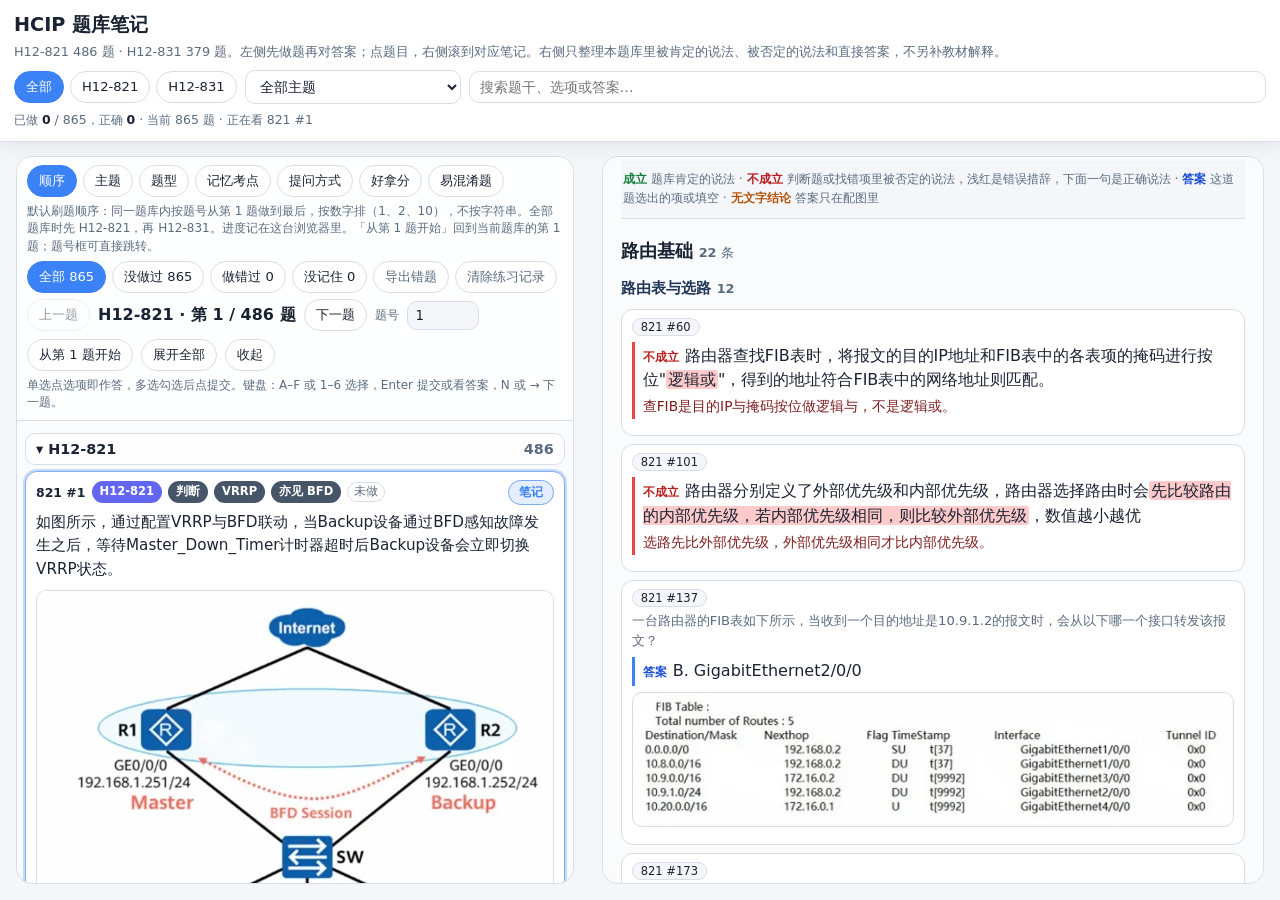
==== commit a372932a: "Pin the notes button to the top-right of each question card. Tags wrap inside the header instead of " ====
--- a/index.html
+++ b/index.html
@@ -160,10 +160,18 @@
 #n-pane { overflow: auto; padding: 4px 18px 32px; }
 .meta {
   display: flex;
+  flex-wrap: nowrap;
+  align-items: flex-start;
+  gap: 6px;
+  margin-bottom: 6px;
+}
+.meta-tags {
+  flex: 1 1 auto;
+  min-width: 0;
+  display: flex;
   flex-wrap: wrap;
   gap: 6px;
   align-items: center;
-  margin-bottom: 6px;
 }
 .badge {
   font-size: .72rem; font-weight: 650; padding: 2px 8px; border-radius: 999px; color: #fff;
@@ -1219,6 +1227,7 @@
     var active = q.id === selected ? " active" : "";
     var html = '<article class="q-card' + active + (st.cls ? " st-" + st.cls : "") + '" data-id="' + esc(q.id) + '" id="qcard-' + esc(q.id) + '">';
     html += '<div class="meta">';
+    html += '<div class="meta-tags">';
     html += '<button type="button" class="q-open" data-act="open"><span class="q-no">' + esc(label(q)) + "</span></button>";
     html += '<span class="badge ' + (q.bank === "H12-831" ? "b831" : "b821") + '">' + esc(q.bank) + "</span>";
     html += '<span class="badge type">' + esc(typeName(q)) + "</span>";
@@ -1227,6 +1236,7 @@
       if (t !== q.topic) html += '<span class="badge type">亦见 ' + esc(topicTitle[t] || t) + "</span>";
     });
     html += '<span class="status ' + esc(st.cls) + '">' + esc(st.text) + "</span>";
+    html += "</div>";
     html += '<button type="button" class="btn note-jump" data-act="note">笔记</button>';
     html += "</div>";
     html += '<p class="stem">' + esc(q.stem) + "</p>";
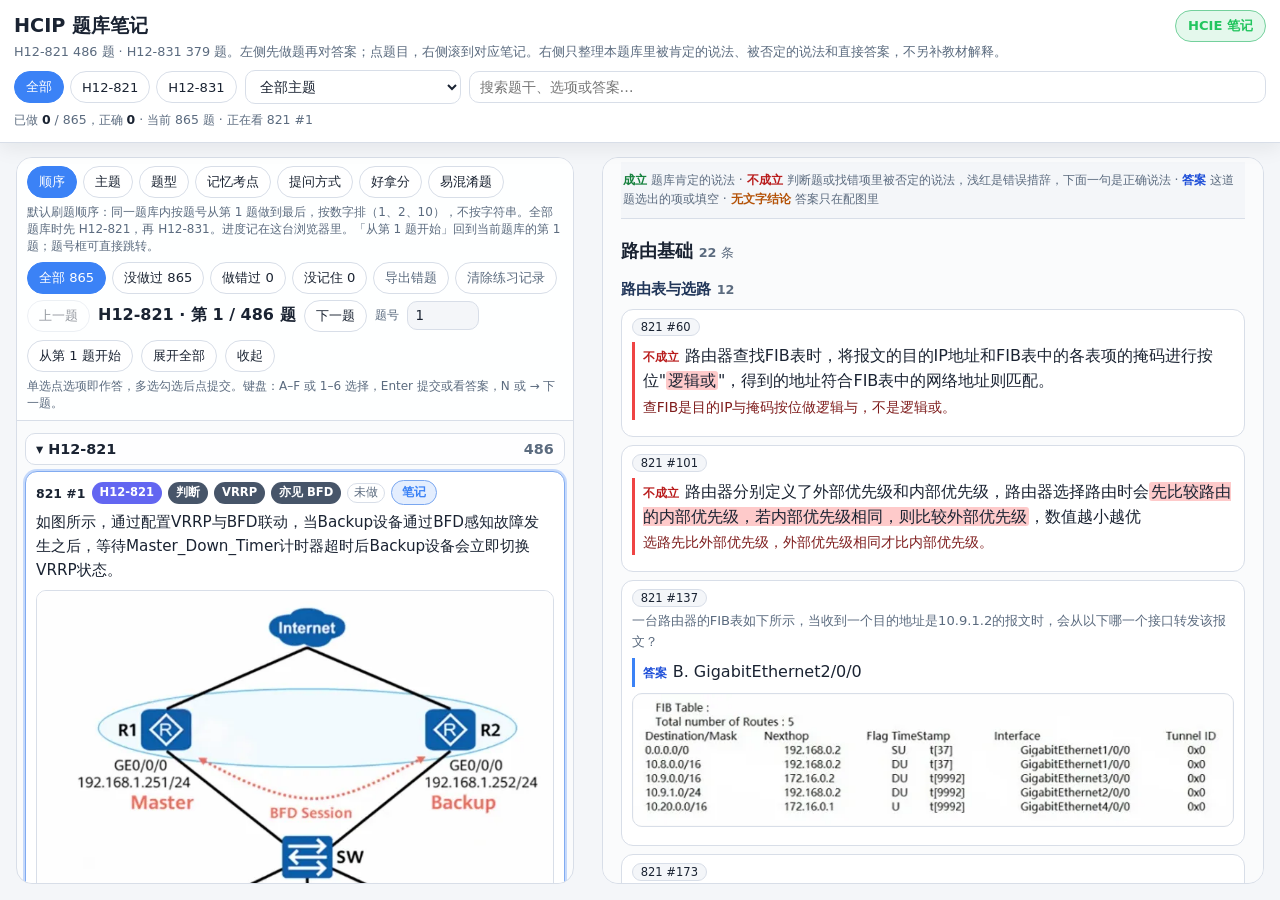
==== commit 1268e49f: "加上 HCIE-Datacom 学习笔记，题库页可以切过去。 笔记按课件拆成专题数据，包含对照表、命令、思维导图和开局步骤，不在 HCIE 部分放题。  Co-authored-by: kita164" ====
--- a/index.html
+++ b/index.html
@@ -55,6 +55,22 @@
   z-index: 5;
 }
 h1 { font-size: 1.2rem; margin: 0 0 2px; font-weight: 700; }
+.head-row { display: flex; align-items: center; justify-content: space-between; gap: 10px; }
+.head-row h1 { margin: 0; }
+a.site-switch {
+  flex: none;
+  text-decoration: none;
+  font-weight: 750;
+  font-size: .82rem;
+  padding: 5px 12px;
+  border-radius: 999px;
+  border: 1px solid color-mix(in srgb, var(--accent2) 55%, var(--border));
+  color: var(--accent2);
+  background: color-mix(in srgb, var(--accent2) 12%, var(--card));
+  white-space: nowrap;
+}
+a.site-switch:hover { border-color: var(--accent2); }
+a.site-switch:focus-visible { outline: 2px solid var(--accent2); outline-offset: 2px; }
 .sub { color: var(--muted); font-size: .8rem; margin: 0 0 8px; }
 .toolbar { display: flex; flex-wrap: wrap; gap: 8px; align-items: center; }
 .tabs { display: flex; gap: 6px; flex-wrap: wrap; }
@@ -160,18 +176,10 @@
 #n-pane { overflow: auto; padding: 4px 18px 32px; }
 .meta {
   display: flex;
-  flex-wrap: nowrap;
-  align-items: flex-start;
-  gap: 6px;
-  margin-bottom: 6px;
-}
-.meta-tags {
-  flex: 1 1 auto;
-  min-width: 0;
-  display: flex;
   flex-wrap: wrap;
   gap: 6px;
   align-items: center;
+  margin-bottom: 6px;
 }
 .badge {
   font-size: .72rem; font-weight: 650; padding: 2px 8px; border-radius: 999px; color: #fff;
@@ -562,7 +570,10 @@
 </head>
 <body class="mode-q">
 <header>
-  <h1>HCIP 题库笔记</h1>
+  <div class="head-row">
+    <h1>HCIP 题库笔记</h1>
+    <a class="site-switch" href="hcie/">HCIE 笔记</a>
+  </div>
   <p class="sub">H12-821 486 题 · H12-831 379 题。左侧先做题再对答案；点题目，右侧滚到对应笔记。右侧只整理本题库里被肯定的说法、被否定的说法和直接答案，不另补教材解释。</p>
   <div class="toolbar">
     <div class="tabs" role="tablist" id="banks" aria-label="题库">
@@ -1227,7 +1238,6 @@
     var active = q.id === selected ? " active" : "";
     var html = '<article class="q-card' + active + (st.cls ? " st-" + st.cls : "") + '" data-id="' + esc(q.id) + '" id="qcard-' + esc(q.id) + '">';
     html += '<div class="meta">';
-    html += '<div class="meta-tags">';
     html += '<button type="button" class="q-open" data-act="open"><span class="q-no">' + esc(label(q)) + "</span></button>";
     html += '<span class="badge ' + (q.bank === "H12-831" ? "b831" : "b821") + '">' + esc(q.bank) + "</span>";
     html += '<span class="badge type">' + esc(typeName(q)) + "</span>";
@@ -1236,7 +1246,6 @@
       if (t !== q.topic) html += '<span class="badge type">亦见 ' + esc(topicTitle[t] || t) + "</span>";
     });
     html += '<span class="status ' + esc(st.cls) + '">' + esc(st.text) + "</span>";
-    html += "</div>";
     html += '<button type="button" class="btn note-jump" data-act="note">笔记</button>';
     html += "</div>";
     html += '<p class="stem">' + esc(q.stem) + "</p>";
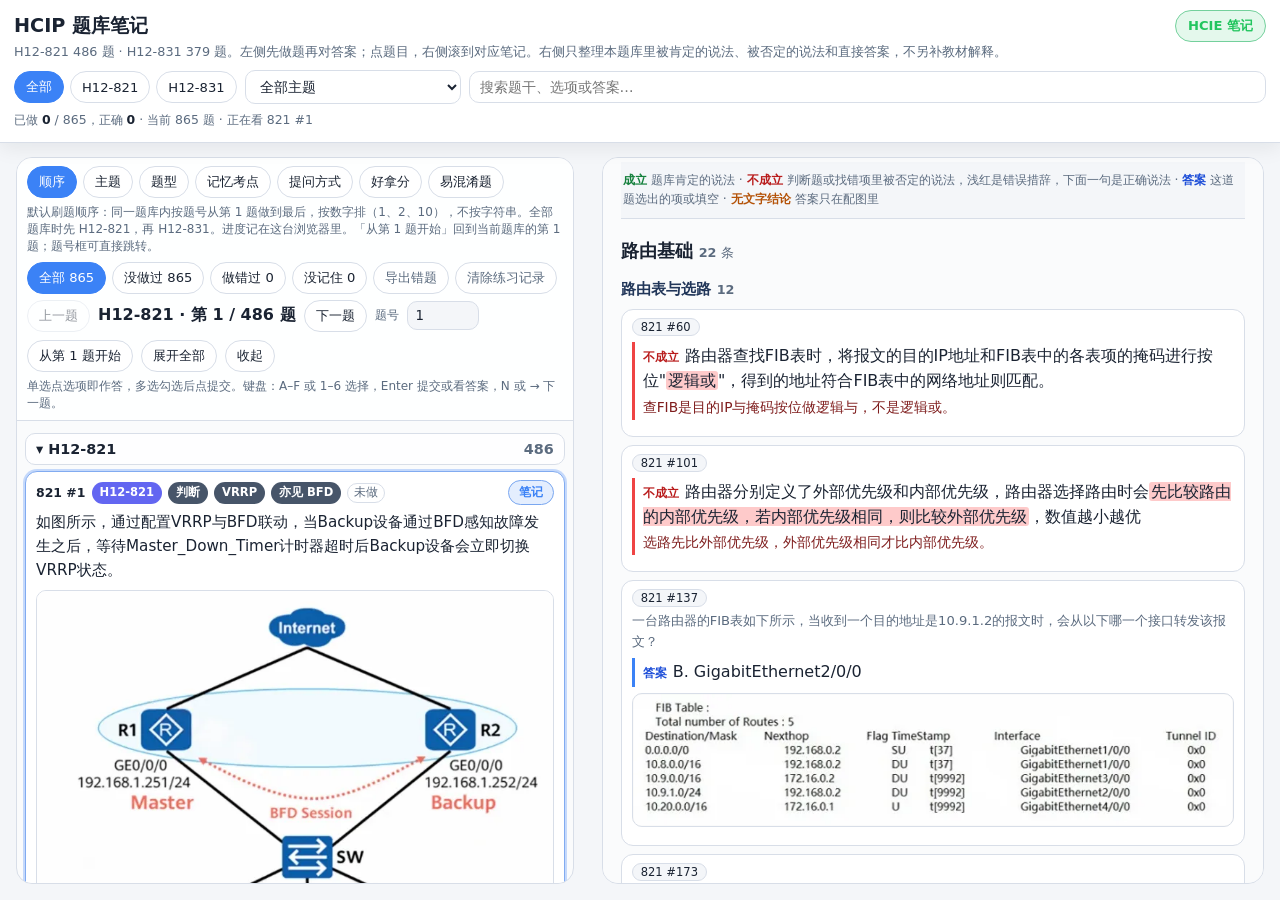
==== commit 56c5b0ba: "Merge a372932a5a342e56a70a186d22296d08e40889a5 into dceb0ccaf1d06ac1b6010f843bf7d345c90c615e" ====
--- a/index.html
+++ b/index.html
@@ -176,10 +176,18 @@
 #n-pane { overflow: auto; padding: 4px 18px 32px; }
 .meta {
   display: flex;
+  flex-wrap: nowrap;
+  align-items: flex-start;
+  gap: 6px;
+  margin-bottom: 6px;
+}
+.meta-tags {
+  flex: 1 1 auto;
+  min-width: 0;
+  display: flex;
   flex-wrap: wrap;
   gap: 6px;
   align-items: center;
-  margin-bottom: 6px;
 }
 .badge {
   font-size: .72rem; font-weight: 650; padding: 2px 8px; border-radius: 999px; color: #fff;
@@ -1238,6 +1246,7 @@
     var active = q.id === selected ? " active" : "";
     var html = '<article class="q-card' + active + (st.cls ? " st-" + st.cls : "") + '" data-id="' + esc(q.id) + '" id="qcard-' + esc(q.id) + '">';
     html += '<div class="meta">';
+    html += '<div class="meta-tags">';
     html += '<button type="button" class="q-open" data-act="open"><span class="q-no">' + esc(label(q)) + "</span></button>";
     html += '<span class="badge ' + (q.bank === "H12-831" ? "b831" : "b821") + '">' + esc(q.bank) + "</span>";
     html += '<span class="badge type">' + esc(typeName(q)) + "</span>";
@@ -1246,6 +1255,7 @@
       if (t !== q.topic) html += '<span class="badge type">亦见 ' + esc(topicTitle[t] || t) + "</span>";
     });
     html += '<span class="status ' + esc(st.cls) + '">' + esc(st.text) + "</span>";
+    html += "</div>";
     html += '<button type="button" class="btn note-jump" data-act="note">笔记</button>';
     html += "</div>";
     html += '<p class="stem">' + esc(q.stem) + "</p>";
